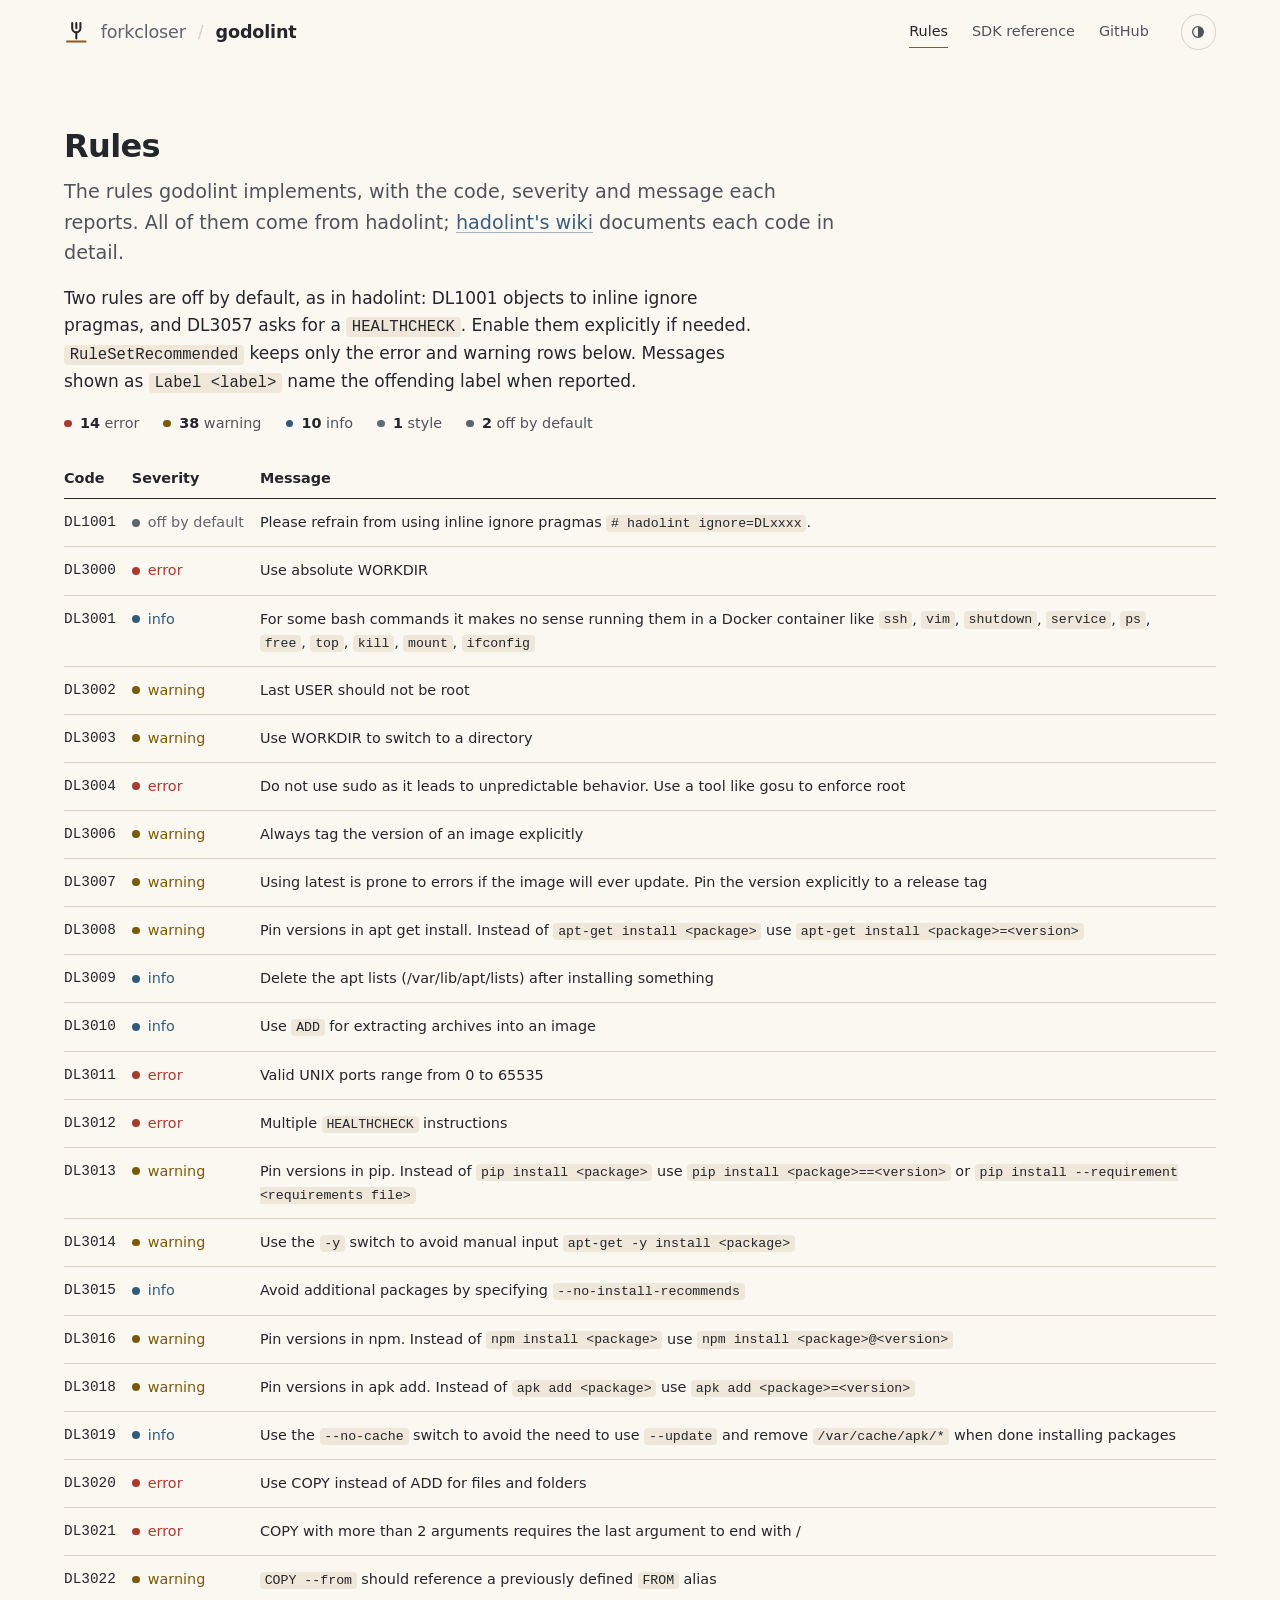
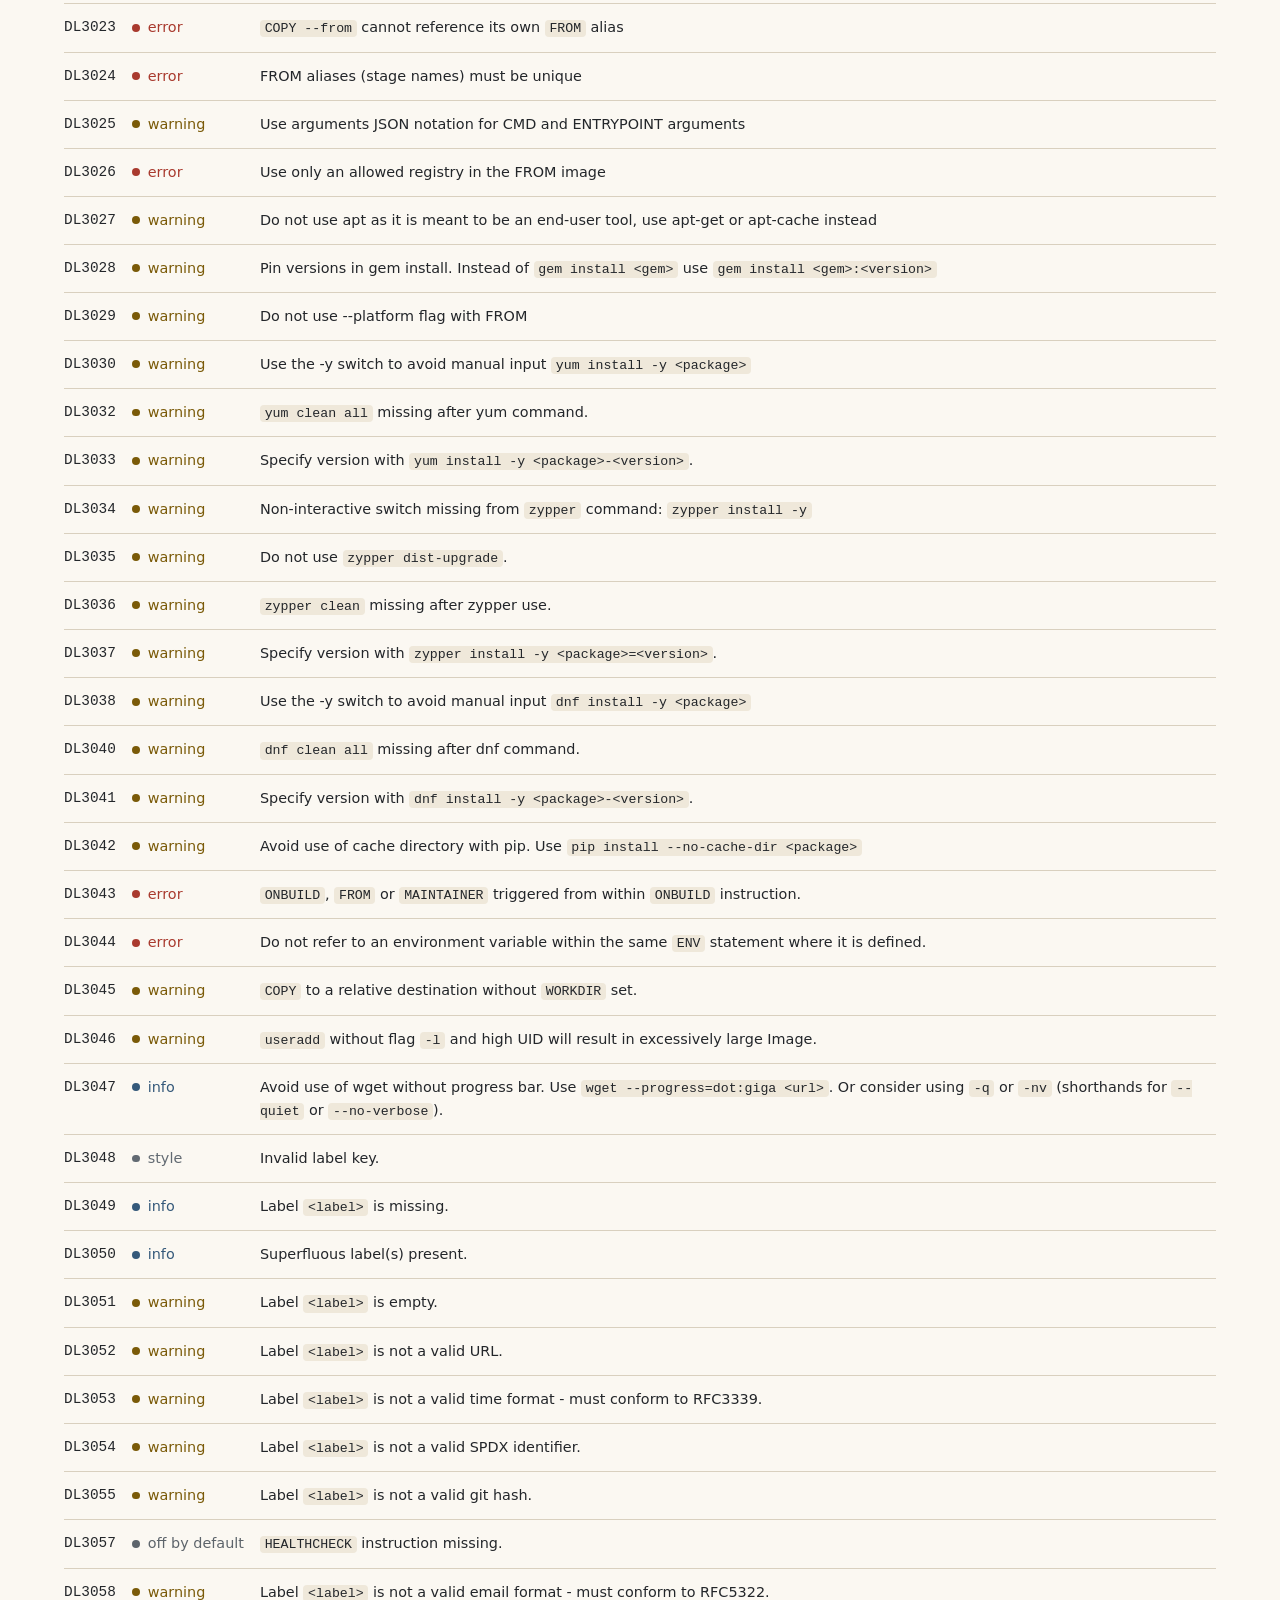
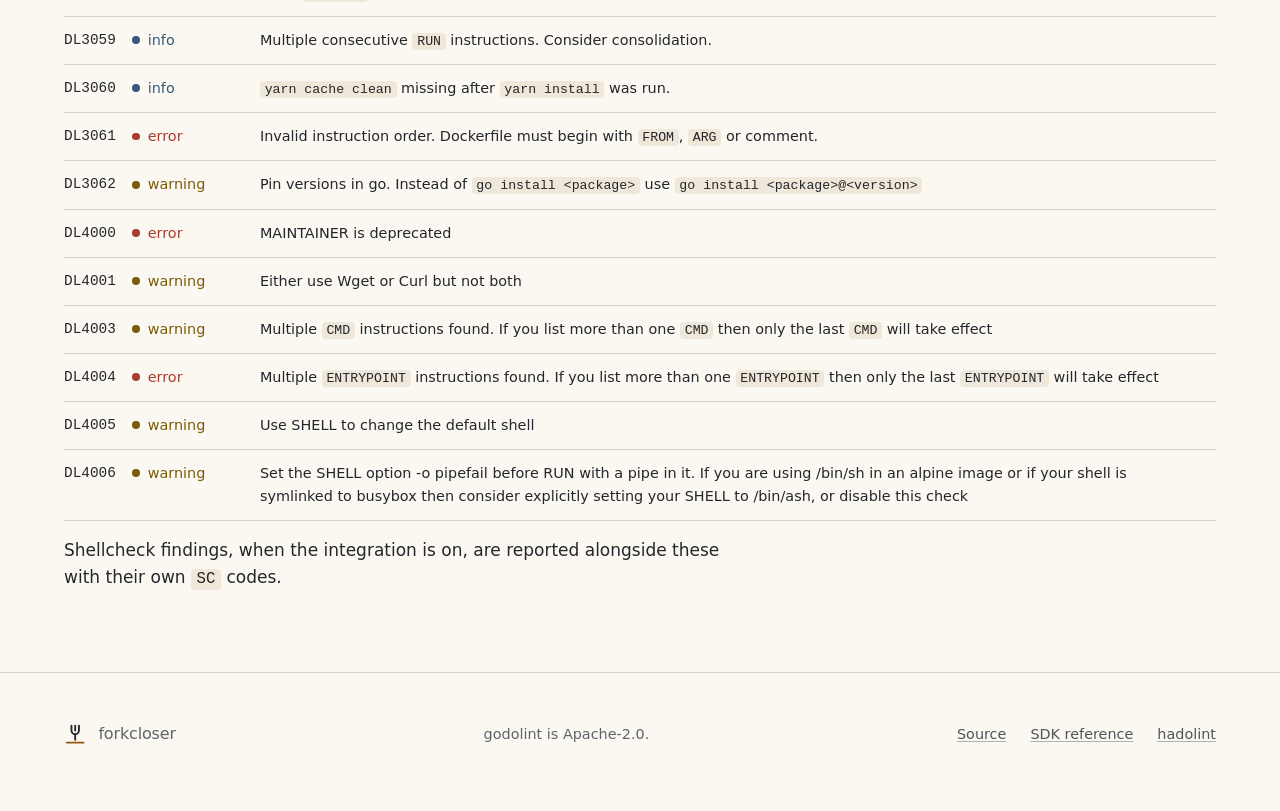
==== site/rules.html @ 863c76b2 "site: wear the forkcloser identity godolint is a fork in the forkcloser family, and the page said so" ====
<!doctype html>
<html lang="en">
<head>
  <meta charset="utf-8">
  <meta name="viewport" content="width=device-width, initial-scale=1">
  <title>Rules — godolint</title>
  <meta name="description" content="Every rule godolint ships: the same codes, severities and messages as hadolint.">
  <link rel="canonical" href="https://godolint.farcloser.world/rules.html">
  <meta name="theme-color" content="#fbf8f2" media="(prefers-color-scheme: light)">
  <meta name="theme-color" content="#1d1a16" media="(prefers-color-scheme: dark)">
  <script>try{var t=localStorage.getItem("forkcloser-theme");if(t==="light"||t==="dark")document.documentElement.setAttribute("data-theme",t)}catch(e){}</script>
  <link rel="stylesheet" href="forkcloser.css">
  <link rel="stylesheet" href="style.css">
  <link rel="icon" type="image/png" href="favicon.png">
  <link rel="apple-touch-icon" href="apple-touch-icon.png">
  <meta property="og:url" content="https://godolint.farcloser.world/rules.html">
  <meta property="og:title" content="Rules — godolint">
  <meta property="og:description" content="Every rule godolint ships: the same codes, severities and messages as hadolint.">
  <meta property="og:image" content="https://godolint.farcloser.world/logo.png">
  <script src="forkcloser.js" defer></script>
</head>
<body>

<a class="skip" href="#main">Skip to content</a>

<header class="wrap top">
  <a class="brand" href="./">
    <svg class="mark" viewBox="0 0 24 24" aria-hidden="true" fill="none" stroke="currentColor" stroke-width="2" stroke-linecap="round">
      <path d="M8 3v5a4 4 0 0 0 8 0V3"/>
        <path d="M12 3v5M12 12v6"/>
        <path class="table" d="M3 21h18"/>
    </svg>
    <span class="org">forkcloser</span><span class="sep">/</span>godolint
  </a>
  <nav class="nav" aria-label="Site">
    <a href="rules.html" aria-current="page">Rules</a>
    <a href="https://pkg.go.dev/github.com/forkcloser/godolint/sdk">SDK reference</a>
    <a href="https://github.com/forkcloser/godolint">GitHub</a>
    <button class="theme" type="button" aria-label="Theme: system. Switch to light.">
      <svg class="auto" viewBox="0 0 24 24" aria-hidden="true" fill="none" stroke="currentColor" stroke-width="2"><circle cx="12" cy="12" r="8"/><path d="M12 4a8 8 0 0 1 0 16z" fill="currentColor" stroke="none"/></svg>
      <svg class="sun" viewBox="0 0 24 24" aria-hidden="true" fill="none" stroke="currentColor" stroke-width="2" stroke-linecap="round"><circle cx="12" cy="12" r="4"/><path d="M12 2v2M12 20v2M4.9 4.9l1.4 1.4M17.7 17.7l1.4 1.4M2 12h2M20 12h2M4.9 19.1l1.4-1.4M17.7 6.3l1.4-1.4"/></svg>
      <svg class="moon" viewBox="0 0 24 24" aria-hidden="true" fill="none" stroke="currentColor" stroke-width="2" stroke-linecap="round" stroke-linejoin="round"><path d="M21 12.8A9 9 0 1 1 11.2 3a7 7 0 0 0 9.8 9.8z"/></svg>
    </button>
  </nav>
</header>

<main id="main">
<section class="plain">
  <div class="wrap">
    <h1 class="page">Rules</h1>
    <p class="intro">The rules godolint implements, with the code, severity and message each reports. All of them come from hadolint; <a href="https://github.com/hadolint/hadolint/wiki">hadolint's wiki</a> documents each code in detail.</p>
    <p>Two rules are off by default, as in hadolint: DL1001 objects to inline ignore pragmas, and DL3057 asks for a <code>HEALTHCHECK</code>. Enable them explicitly if needed. <code>RuleSetRecommended</code> keeps only the error and warning rows below. Messages shown as <code>Label &lt;label&gt;</code> name the offending label when reported.</p>
    <ul class="tally" aria-label="Rules by severity">
      <li class="sev-error"><strong>14</strong> error</li>
      <li class="sev-warning"><strong>38</strong> warning</li>
      <li class="sev-info"><strong>10</strong> info</li>
      <li class="sev-style"><strong>1</strong> style</li>
      <li class="sev-ignore"><strong>2</strong> off by default</li>
    </ul>
    <div class="table-scroll">
      <table class="rules" role="table">
        <thead role="rowgroup"><tr role="row"><th role="columnheader">Code</th><th role="columnheader">Severity</th><th role="columnheader">Message</th></tr></thead>
        <tbody role="rowgroup">
          <tr id="DL1001" class="sev-ignore" role="row"><td role="cell"><a href="#DL1001">DL1001</a></td><td role="cell">off by default</td><td role="cell">Please refrain from using inline ignore pragmas <code># hadolint ignore=DLxxxx</code>.</td></tr>
          <tr id="DL3000" class="sev-error" role="row"><td role="cell"><a href="#DL3000">DL3000</a></td><td role="cell">error</td><td role="cell">Use absolute WORKDIR</td></tr>
          <tr id="DL3001" class="sev-info" role="row"><td role="cell"><a href="#DL3001">DL3001</a></td><td role="cell">info</td><td role="cell">For some bash commands it makes no sense running them in a Docker container like <code>ssh</code>, <code>vim</code>, <code>shutdown</code>, <code>service</code>, <code>ps</code>, <code>free</code>, <code>top</code>, <code>kill</code>, <code>mount</code>, <code>ifconfig</code></td></tr>
          <tr id="DL3002" class="sev-warning" role="row"><td role="cell"><a href="#DL3002">DL3002</a></td><td role="cell">warning</td><td role="cell">Last USER should not be root</td></tr>
          <tr id="DL3003" class="sev-warning" role="row"><td role="cell"><a href="#DL3003">DL3003</a></td><td role="cell">warning</td><td role="cell">Use WORKDIR to switch to a directory</td></tr>
          <tr id="DL3004" class="sev-error" role="row"><td role="cell"><a href="#DL3004">DL3004</a></td><td role="cell">error</td><td role="cell">Do not use sudo as it leads to unpredictable behavior. Use a tool like gosu to enforce root</td></tr>
          <tr id="DL3006" class="sev-warning" role="row"><td role="cell"><a href="#DL3006">DL3006</a></td><td role="cell">warning</td><td role="cell">Always tag the version of an image explicitly</td></tr>
          <tr id="DL3007" class="sev-warning" role="row"><td role="cell"><a href="#DL3007">DL3007</a></td><td role="cell">warning</td><td role="cell">Using latest is prone to errors if the image will ever update. Pin the version explicitly to a release tag</td></tr>
          <tr id="DL3008" class="sev-warning" role="row"><td role="cell"><a href="#DL3008">DL3008</a></td><td role="cell">warning</td><td role="cell">Pin versions in apt get install. Instead of <code>apt-get install &lt;package&gt;</code> use <code>apt-get install &lt;package&gt;=&lt;version&gt;</code></td></tr>
          <tr id="DL3009" class="sev-info" role="row"><td role="cell"><a href="#DL3009">DL3009</a></td><td role="cell">info</td><td role="cell">Delete the apt lists (/var/lib/apt/lists) after installing something</td></tr>
          <tr id="DL3010" class="sev-info" role="row"><td role="cell"><a href="#DL3010">DL3010</a></td><td role="cell">info</td><td role="cell">Use <code>ADD</code> for extracting archives into an image</td></tr>
          <tr id="DL3011" class="sev-error" role="row"><td role="cell"><a href="#DL3011">DL3011</a></td><td role="cell">error</td><td role="cell">Valid UNIX ports range from 0 to 65535</td></tr>
          <tr id="DL3012" class="sev-error" role="row"><td role="cell"><a href="#DL3012">DL3012</a></td><td role="cell">error</td><td role="cell">Multiple <code>HEALTHCHECK</code> instructions</td></tr>
          <tr id="DL3013" class="sev-warning" role="row"><td role="cell"><a href="#DL3013">DL3013</a></td><td role="cell">warning</td><td role="cell">Pin versions in pip. Instead of <code>pip install &lt;package&gt;</code> use <code>pip install &lt;package&gt;==&lt;version&gt;</code> or <code>pip install --requirement &lt;requirements file&gt;</code></td></tr>
          <tr id="DL3014" class="sev-warning" role="row"><td role="cell"><a href="#DL3014">DL3014</a></td><td role="cell">warning</td><td role="cell">Use the <code>-y</code> switch to avoid manual input <code>apt-get -y install &lt;package&gt;</code></td></tr>
          <tr id="DL3015" class="sev-info" role="row"><td role="cell"><a href="#DL3015">DL3015</a></td><td role="cell">info</td><td role="cell">Avoid additional packages by specifying <code>--no-install-recommends</code></td></tr>
          <tr id="DL3016" class="sev-warning" role="row"><td role="cell"><a href="#DL3016">DL3016</a></td><td role="cell">warning</td><td role="cell">Pin versions in npm. Instead of <code>npm install &lt;package&gt;</code> use <code>npm install &lt;package&gt;@&lt;version&gt;</code></td></tr>
          <tr id="DL3018" class="sev-warning" role="row"><td role="cell"><a href="#DL3018">DL3018</a></td><td role="cell">warning</td><td role="cell">Pin versions in apk add. Instead of <code>apk add &lt;package&gt;</code> use <code>apk add &lt;package&gt;=&lt;version&gt;</code></td></tr>
          <tr id="DL3019" class="sev-info" role="row"><td role="cell"><a href="#DL3019">DL3019</a></td><td role="cell">info</td><td role="cell">Use the <code>--no-cache</code> switch to avoid the need to use <code>--update</code> and remove <code>/var/cache/apk/*</code> when done installing packages</td></tr>
          <tr id="DL3020" class="sev-error" role="row"><td role="cell"><a href="#DL3020">DL3020</a></td><td role="cell">error</td><td role="cell">Use COPY instead of ADD for files and folders</td></tr>
          <tr id="DL3021" class="sev-error" role="row"><td role="cell"><a href="#DL3021">DL3021</a></td><td role="cell">error</td><td role="cell">COPY with more than 2 arguments requires the last argument to end with /</td></tr>
          <tr id="DL3022" class="sev-warning" role="row"><td role="cell"><a href="#DL3022">DL3022</a></td><td role="cell">warning</td><td role="cell"><code>COPY --from</code> should reference a previously defined <code>FROM</code> alias</td></tr>
          <tr id="DL3023" class="sev-error" role="row"><td role="cell"><a href="#DL3023">DL3023</a></td><td role="cell">error</td><td role="cell"><code>COPY --from</code> cannot reference its own <code>FROM</code> alias</td></tr>
          <tr id="DL3024" class="sev-error" role="row"><td role="cell"><a href="#DL3024">DL3024</a></td><td role="cell">error</td><td role="cell">FROM aliases (stage names) must be unique</td></tr>
          <tr id="DL3025" class="sev-warning" role="row"><td role="cell"><a href="#DL3025">DL3025</a></td><td role="cell">warning</td><td role="cell">Use arguments JSON notation for CMD and ENTRYPOINT arguments</td></tr>
          <tr id="DL3026" class="sev-error" role="row"><td role="cell"><a href="#DL3026">DL3026</a></td><td role="cell">error</td><td role="cell">Use only an allowed registry in the FROM image</td></tr>
          <tr id="DL3027" class="sev-warning" role="row"><td role="cell"><a href="#DL3027">DL3027</a></td><td role="cell">warning</td><td role="cell">Do not use apt as it is meant to be an end-user tool, use apt-get or apt-cache instead</td></tr>
          <tr id="DL3028" class="sev-warning" role="row"><td role="cell"><a href="#DL3028">DL3028</a></td><td role="cell">warning</td><td role="cell">Pin versions in gem install. Instead of <code>gem install &lt;gem&gt;</code> use <code>gem install &lt;gem&gt;:&lt;version&gt;</code></td></tr>
          <tr id="DL3029" class="sev-warning" role="row"><td role="cell"><a href="#DL3029">DL3029</a></td><td role="cell">warning</td><td role="cell">Do not use --platform flag with FROM</td></tr>
          <tr id="DL3030" class="sev-warning" role="row"><td role="cell"><a href="#DL3030">DL3030</a></td><td role="cell">warning</td><td role="cell">Use the -y switch to avoid manual input <code>yum install -y &lt;package&gt;</code></td></tr>
          <tr id="DL3032" class="sev-warning" role="row"><td role="cell"><a href="#DL3032">DL3032</a></td><td role="cell">warning</td><td role="cell"><code>yum clean all</code> missing after yum command.</td></tr>
          <tr id="DL3033" class="sev-warning" role="row"><td role="cell"><a href="#DL3033">DL3033</a></td><td role="cell">warning</td><td role="cell">Specify version with <code>yum install -y &lt;package&gt;-&lt;version&gt;</code>.</td></tr>
          <tr id="DL3034" class="sev-warning" role="row"><td role="cell"><a href="#DL3034">DL3034</a></td><td role="cell">warning</td><td role="cell">Non-interactive switch missing from <code>zypper</code> command: <code>zypper install -y</code></td></tr>
          <tr id="DL3035" class="sev-warning" role="row"><td role="cell"><a href="#DL3035">DL3035</a></td><td role="cell">warning</td><td role="cell">Do not use <code>zypper dist-upgrade</code>.</td></tr>
          <tr id="DL3036" class="sev-warning" role="row"><td role="cell"><a href="#DL3036">DL3036</a></td><td role="cell">warning</td><td role="cell"><code>zypper clean</code> missing after zypper use.</td></tr>
          <tr id="DL3037" class="sev-warning" role="row"><td role="cell"><a href="#DL3037">DL3037</a></td><td role="cell">warning</td><td role="cell">Specify version with <code>zypper install -y &lt;package&gt;=&lt;version&gt;</code>.</td></tr>
          <tr id="DL3038" class="sev-warning" role="row"><td role="cell"><a href="#DL3038">DL3038</a></td><td role="cell">warning</td><td role="cell">Use the -y switch to avoid manual input <code>dnf install -y &lt;package&gt;</code></td></tr>
          <tr id="DL3040" class="sev-warning" role="row"><td role="cell"><a href="#DL3040">DL3040</a></td><td role="cell">warning</td><td role="cell"><code>dnf clean all</code> missing after dnf command.</td></tr>
          <tr id="DL3041" class="sev-warning" role="row"><td role="cell"><a href="#DL3041">DL3041</a></td><td role="cell">warning</td><td role="cell">Specify version with <code>dnf install -y &lt;package&gt;-&lt;version&gt;</code>.</td></tr>
          <tr id="DL3042" class="sev-warning" role="row"><td role="cell"><a href="#DL3042">DL3042</a></td><td role="cell">warning</td><td role="cell">Avoid use of cache directory with pip. Use <code>pip install --no-cache-dir &lt;package&gt;</code></td></tr>
          <tr id="DL3043" class="sev-error" role="row"><td role="cell"><a href="#DL3043">DL3043</a></td><td role="cell">error</td><td role="cell"><code>ONBUILD</code>, <code>FROM</code> or <code>MAINTAINER</code> triggered from within <code>ONBUILD</code> instruction.</td></tr>
          <tr id="DL3044" class="sev-error" role="row"><td role="cell"><a href="#DL3044">DL3044</a></td><td role="cell">error</td><td role="cell">Do not refer to an environment variable within the same <code>ENV</code> statement where it is defined.</td></tr>
          <tr id="DL3045" class="sev-warning" role="row"><td role="cell"><a href="#DL3045">DL3045</a></td><td role="cell">warning</td><td role="cell"><code>COPY</code> to a relative destination without <code>WORKDIR</code> set.</td></tr>
          <tr id="DL3046" class="sev-warning" role="row"><td role="cell"><a href="#DL3046">DL3046</a></td><td role="cell">warning</td><td role="cell"><code>useradd</code> without flag <code>-l</code> and high UID will result in excessively large Image.</td></tr>
          <tr id="DL3047" class="sev-info" role="row"><td role="cell"><a href="#DL3047">DL3047</a></td><td role="cell">info</td><td role="cell">Avoid use of wget without progress bar. Use <code>wget --progress=dot:giga &lt;url&gt;</code>. Or consider using <code>-q</code> or <code>-nv</code> (shorthands for <code>--quiet</code> or <code>--no-verbose</code>).</td></tr>
          <tr id="DL3048" class="sev-style" role="row"><td role="cell"><a href="#DL3048">DL3048</a></td><td role="cell">style</td><td role="cell">Invalid label key.</td></tr>
          <tr id="DL3049" class="sev-info" role="row"><td role="cell"><a href="#DL3049">DL3049</a></td><td role="cell">info</td><td role="cell">Label <code>&lt;label&gt;</code> is missing.</td></tr>
          <tr id="DL3050" class="sev-info" role="row"><td role="cell"><a href="#DL3050">DL3050</a></td><td role="cell">info</td><td role="cell">Superfluous label(s) present.</td></tr>
          <tr id="DL3051" class="sev-warning" role="row"><td role="cell"><a href="#DL3051">DL3051</a></td><td role="cell">warning</td><td role="cell">Label <code>&lt;label&gt;</code> is empty.</td></tr>
          <tr id="DL3052" class="sev-warning" role="row"><td role="cell"><a href="#DL3052">DL3052</a></td><td role="cell">warning</td><td role="cell">Label <code>&lt;label&gt;</code> is not a valid URL.</td></tr>
          <tr id="DL3053" class="sev-warning" role="row"><td role="cell"><a href="#DL3053">DL3053</a></td><td role="cell">warning</td><td role="cell">Label <code>&lt;label&gt;</code> is not a valid time format - must conform to RFC3339.</td></tr>
          <tr id="DL3054" class="sev-warning" role="row"><td role="cell"><a href="#DL3054">DL3054</a></td><td role="cell">warning</td><td role="cell">Label <code>&lt;label&gt;</code> is not a valid SPDX identifier.</td></tr>
          <tr id="DL3055" class="sev-warning" role="row"><td role="cell"><a href="#DL3055">DL3055</a></td><td role="cell">warning</td><td role="cell">Label <code>&lt;label&gt;</code> is not a valid git hash.</td></tr>
          <tr id="DL3057" class="sev-ignore" role="row"><td role="cell"><a href="#DL3057">DL3057</a></td><td role="cell">off by default</td><td role="cell"><code>HEALTHCHECK</code> instruction missing.</td></tr>
          <tr id="DL3058" class="sev-warning" role="row"><td role="cell"><a href="#DL3058">DL3058</a></td><td role="cell">warning</td><td role="cell">Label <code>&lt;label&gt;</code> is not a valid email format - must conform to RFC5322.</td></tr>
          <tr id="DL3059" class="sev-info" role="row"><td role="cell"><a href="#DL3059">DL3059</a></td><td role="cell">info</td><td role="cell">Multiple consecutive <code>RUN</code> instructions. Consider consolidation.</td></tr>
          <tr id="DL3060" class="sev-info" role="row"><td role="cell"><a href="#DL3060">DL3060</a></td><td role="cell">info</td><td role="cell"><code>yarn cache clean</code> missing after <code>yarn install</code> was run.</td></tr>
          <tr id="DL3061" class="sev-error" role="row"><td role="cell"><a href="#DL3061">DL3061</a></td><td role="cell">error</td><td role="cell">Invalid instruction order. Dockerfile must begin with <code>FROM</code>, <code>ARG</code> or comment.</td></tr>
          <tr id="DL3062" class="sev-warning" role="row"><td role="cell"><a href="#DL3062">DL3062</a></td><td role="cell">warning</td><td role="cell">Pin versions in go. Instead of <code>go install &lt;package&gt;</code> use <code>go install &lt;package&gt;@&lt;version&gt;</code></td></tr>
          <tr id="DL4000" class="sev-error" role="row"><td role="cell"><a href="#DL4000">DL4000</a></td><td role="cell">error</td><td role="cell">MAINTAINER is deprecated</td></tr>
          <tr id="DL4001" class="sev-warning" role="row"><td role="cell"><a href="#DL4001">DL4001</a></td><td role="cell">warning</td><td role="cell">Either use Wget or Curl but not both</td></tr>
          <tr id="DL4003" class="sev-warning" role="row"><td role="cell"><a href="#DL4003">DL4003</a></td><td role="cell">warning</td><td role="cell">Multiple <code>CMD</code> instructions found. If you list more than one <code>CMD</code> then only the last <code>CMD</code> will take effect</td></tr>
          <tr id="DL4004" class="sev-error" role="row"><td role="cell"><a href="#DL4004">DL4004</a></td><td role="cell">error</td><td role="cell">Multiple <code>ENTRYPOINT</code> instructions found. If you list more than one <code>ENTRYPOINT</code> then only the last <code>ENTRYPOINT</code> will take effect</td></tr>
          <tr id="DL4005" class="sev-warning" role="row"><td role="cell"><a href="#DL4005">DL4005</a></td><td role="cell">warning</td><td role="cell">Use SHELL to change the default shell</td></tr>
          <tr id="DL4006" class="sev-warning" role="row"><td role="cell"><a href="#DL4006">DL4006</a></td><td role="cell">warning</td><td role="cell">Set the SHELL option -o pipefail before RUN with a pipe in it. If you are using /bin/sh in an alpine image or if your shell is symlinked to busybox then consider explicitly setting your SHELL to /bin/ash, or disable this check</td></tr>
        </tbody>
      </table>
    </div>
    <p class="rules-more">Shellcheck findings, when the integration is on, are reported alongside these with their own <code>SC</code> codes.</p>
  </div>
</section>
</main>

<footer>
  <div class="wrap">
    <a class="brand" href="https://github.com/forkcloser">
      <svg class="mark" viewBox="0 0 24 24" aria-hidden="true" fill="none" stroke="currentColor" stroke-width="2" stroke-linecap="round">
        <path d="M8 3v5a4 4 0 0 0 8 0V3"/>
        <path d="M12 3v5M12 12v6"/>
        <path class="table" d="M3 21h18"/>
      </svg>
      <span class="org">forkcloser</span>
    </a>
    <span>godolint is Apache-2.0.</span>
    <nav aria-label="Project links">
      <a href="https://github.com/forkcloser/godolint">Source</a>
      <a href="https://pkg.go.dev/github.com/forkcloser/godolint/sdk">SDK reference</a>
      <a href="https://github.com/hadolint/hadolint">hadolint</a>
    </nav>
  </div>
</footer>


</body>
</html>
---- site/forkcloser.css ----
/* Forkcloser — shared visual identity for project sites.
 *
 * Scope: everything a project site inherits — colour, type, rhythm, the page
 * chrome (header, footer, navigation, theme switch), and the styling of
 * ordinary content (prose, code, tables, disclosures). A project adds its own
 * stylesheet after this one for what is particular to it.
 *
 * Principles
 *  - Nothing loads from elsewhere: system typefaces, inline mark, no fonts.
 *  - Two themes, one token set. Every colour is a semantic token defined for
 *    light, redefined for dark; components never name a raw colour.
 *  - Contrast is verified, not assumed: each text token clears WCAG AA on
 *    each ground it is used on, most clear AAA.
 *  - Motion answers the reader (a theme change, a disclosure) and is short.
 *    Reduced-motion turns it off entirely.
 *
 * Palette. From the Forkcloser picture — a steel fork on an oak table, a
 * stoneware plate behind it, window light. Light is the plate and the
 * light; dark is the oak at night. The ink is the steel. The one accent is
 * the wood, used sparingly: the table line under the mark, focus rings, and
 * the dash on section dividers. Farcloser's identity is this one's twin,
 * the same structure with the temperature flipped: a cool flat with one
 * warm line there, a warm table with one cool object here.
 */

:root {
  /* Grounds and lines */
  --bg: #fbf8f2;
  --surface: #f2ecdf;
  --code-bg: #efe8da;
  --line: #d9d0bf;
  --line-strong: #23262a;

  /* Text */
  --ink: #23262a;
  --ink-2: #4e545a;
  --ink-3: #5d646b;

  /* Roles */
  --accent: #965618;
  --link: #3d5d78;
  --link-hover: #23262a;
  --focus: #965618;
  --selection: #ead9bd;

  /* Type */
  --sans: ui-sans-serif, system-ui, -apple-system, "Segoe UI", Roboto, "Helvetica Neue", Arial, sans-serif;
  --mono: ui-monospace, "SF Mono", Menlo, Consolas, "Liberation Mono", monospace;
  --text: 1.0625rem;
  --text-sm: 0.9rem;
  --text-xs: 0.8125rem;
  --text-lg: 1.2rem;
  --h3: 1.125rem;
  --h2: 1.5rem;
  --h1: clamp(2.1rem, 1.3rem + 3vw, 3.1rem);
  --h1-page: 2rem;
  --leading: 1.6;
  --measure: 64ch;

  /* Rhythm, 8px */
  --s-1: 0.25rem;
  --s-2: 0.5rem;
  --s-3: 0.75rem;
  --s-4: 1rem;
  --s-6: 1.5rem;
  --s-8: 2rem;
  --s-12: 3rem;
  --s-16: 4rem;
  --s-20: 5rem;

  /* Shape and motion */
  --radius: 6px;
  --radius-lg: 10px;
  --wrap: 72rem;
  --ease: 160ms ease;

  color-scheme: light;
}

@media (prefers-color-scheme: dark) {
  :root:not([data-theme="light"]) {
    --bg: #1d1a16;
    --surface: #26221d;
    --code-bg: #2b261f;
    --line: #403a31;
    --line-strong: #e8e3d8;
    --ink: #e8e3d8;
    --ink-2: #bdb5a8;
    --ink-3: #9a9285;
    --accent: #dca45f;
    --link: #9fbbd4;
    --link-hover: #e8e3d8;
    --focus: #dca45f;
    --selection: #4a3a22;
    color-scheme: dark;
  }
}

:root[data-theme="dark"] {
  --bg: #1d1a16;
  --surface: #26221d;
  --code-bg: #2b261f;
  --line: #403a31;
  --line-strong: #e8e3d8;
  --ink: #e8e3d8;
  --ink-2: #bdb5a8;
  --ink-3: #9a9285;
  --accent: #dca45f;
  --link: #9fbbd4;
  --link-hover: #e8e3d8;
  --focus: #dca45f;
  --selection: #4a3a22;
  color-scheme: dark;
}

/* ---------- Base ---------- */

*, *::before, *::after { box-sizing: border-box; }

html {
  -webkit-text-size-adjust: 100%;
  text-size-adjust: 100%;
  scroll-padding-top: var(--s-8);
}

body {
  margin: 0;
  background: var(--bg);
  color: var(--ink);
  font-family: var(--sans);
  font-size: var(--text);
  line-height: var(--leading);
  font-feature-settings: "kern", "liga", "calt";
  text-rendering: optimizeLegibility;
  transition: background-color var(--ease), color var(--ease);
}

::selection { background: var(--selection); color: var(--ink); }

:focus-visible {
  outline: 2px solid var(--focus);
  outline-offset: 3px;
  border-radius: 2px;
}

/* Every page begins with a skip link; invisible until it has focus. */
.skip {
  position: absolute;
  left: var(--s-4);
  top: var(--s-4);
  padding: var(--s-2) var(--s-3);
  background: var(--bg);
  color: var(--ink);
  border: 1px solid var(--line);
  border-radius: var(--radius);
  transform: translateY(-200%);
}
.skip:focus { transform: none; }

.wrap {
  width: min(var(--wrap), 100% - 2 * var(--s-6));
  margin-inline: auto;
}

/* ---------- Type ---------- */

h1, h2, h3, h4 {
  margin: 0;
  font-weight: 600;
  line-height: 1.2;
  letter-spacing: -0.012em;
  color: var(--ink);
  text-wrap: balance;
}
h1 { font-size: var(--h1); line-height: 1.08; letter-spacing: -0.02em; }
/* A secondary page's title: a heading, not a statement, so it sits between
 * the landing page's h1 and an h2. Every page has exactly one h1. */
h1.page { font-size: var(--h1-page); line-height: 1.15; margin-bottom: var(--s-3); }
h2 { font-size: var(--h2); margin-bottom: var(--s-3); }
h3 { font-size: var(--h3); margin-bottom: var(--s-2); }
* + h3 { margin-top: var(--s-8); }

p, ul, ol, dl { margin: 0 0 var(--s-4); }
p, li, dd { max-width: var(--measure); }
.lede { font-size: var(--text-lg); color: var(--ink-2); max-width: 48ch; }
.intro { font-size: var(--text-lg); color: var(--ink-2); }
.muted { color: var(--ink-3); }
small, .small { font-size: var(--text-sm); }
.label { font-size: var(--text-xs); color: var(--ink-3); margin: 0; }

a {
  color: var(--link);
  text-decoration: underline;
  text-decoration-thickness: 1px;
  text-underline-offset: 0.16em;
  text-decoration-color: color-mix(in srgb, var(--link) 45%, transparent);
  transition: color var(--ease), text-decoration-color var(--ease);
}
a:hover { color: var(--link-hover); text-decoration-color: currentColor; }

strong, b { font-weight: 600; }
em { font-style: italic; }

/* ---------- Code ---------- */

code, kbd, samp, pre {
  font-family: var(--mono);
  font-size: 0.92em;
  font-feature-settings: "calt" 0;
}
:not(pre) > code {
  background: var(--code-bg);
  padding: 0.08em 0.36em;
  border-radius: 4px;
  color: var(--ink);
}
pre {
  margin: 0;
  padding: var(--s-4) var(--s-6);
  background: var(--code-bg);
  border: 1px solid var(--line);
  border-radius: var(--radius-lg);
  overflow-x: auto;
  line-height: 1.55;
  font-size: var(--text-sm);
  tab-size: 4;
}
pre code { font-size: inherit; background: none; padding: 0; }
pre + p { margin-top: var(--s-4); }
h1 code { font-size: 0.9em; font-weight: 500; }

/* Minimal syntax roles for hand-marked examples. */
.c { color: var(--ink-3); }
.k { color: var(--link); }
.s { color: var(--accent); }

/* ---------- Chrome ---------- */

.top {
  display: flex;
  flex-wrap: wrap;
  align-items: center;
  justify-content: space-between;
  gap: var(--s-3) var(--s-4);
  min-height: 4rem;
  padding: var(--s-3) 0;
}
.brand {
  display: inline-flex;
  align-items: center;
  gap: var(--s-3);
  color: var(--ink);
  text-decoration: none;
  font-weight: 600;
  font-size: 1.1rem;
  letter-spacing: -0.01em;
}
.brand:hover { color: var(--ink); }
.brand .org {
  color: var(--ink-3);
  font-weight: 500;
}
.brand .sep { color: var(--line); font-weight: 400; }

/* The mark: a fork in the text colour resting on the table line beneath,
 * in the accent. Sized by font, so it sits with the name. */
.mark {
  width: 1.4em;
  height: 1.4em;
  flex: none;
  color: var(--ink);
}
.mark .table { stroke: var(--accent); }

.nav {
  display: flex;
  flex-wrap: wrap;
  align-items: center;
  gap: var(--s-2) var(--s-6);
}
.nav a {
  color: var(--ink-2);
  text-decoration: none;
  font-size: var(--text-sm);
  padding: var(--s-1) 0;
  border-bottom: 1px solid transparent;
  transition: color var(--ease), border-color var(--ease);
}
.nav a:hover { color: var(--ink); }
.nav a[aria-current] { color: var(--ink); border-bottom-color: var(--accent); }

/* Theme switch: one button cycling system, light, dark. The icon shows the
 * current state; the label says where the next press goes. */
.theme {
  appearance: none;
  display: inline-grid;
  place-items: center;
  width: 2.2rem;
  height: 2.2rem;
  padding: 0;
  margin-left: var(--s-2);
  background: transparent;
  color: var(--ink-2);
  border: 1px solid var(--line);
  border-radius: 999px;
  cursor: pointer;
  transition: color var(--ease), border-color var(--ease), background-color var(--ease);
}
.theme:hover { color: var(--ink); border-color: var(--ink-3); }
.theme svg { width: 1rem; height: 1rem; display: none; }
:root:not([data-theme]) .theme .auto { display: block; }
:root[data-theme="light"] .theme .sun { display: block; }
:root[data-theme="dark"] .theme .moon { display: block; }

main { display: block; }

/* Sections divide on a hairline, with the table's dash at the left edge.
 * The dash is the only decoration on the page. */
section {
  position: relative;
  padding: var(--s-16) 0;
  border-top: 1px solid var(--line);
}
section::before {
  content: "";
  position: absolute;
  top: -1px;
  /* The wrap's own left margin, so the dash starts where the text does. */
  left: max(var(--s-6), calc((100% - var(--wrap)) / 2));
  width: var(--s-12);
  height: 2px;
  background: var(--accent);
}
section.plain { border-top: 0; }
section.plain::before { display: none; }
section.tint { background: var(--surface); }
section.tint pre, section.tint :not(pre) > code { background: var(--bg); }

footer {
  padding: var(--s-12) 0 var(--s-16);
  border-top: 1px solid var(--line);
  color: var(--ink-3);
  font-size: var(--text-sm);
}
footer .wrap {
  display: flex;
  flex-wrap: wrap;
  align-items: center;
  justify-content: space-between;
  gap: var(--s-4);
}
footer .brand { font-size: 1rem; }
footer nav { display: flex; gap: var(--s-6); }
footer a { color: var(--ink-2); }

/* ---------- Content patterns ---------- */

.split {
  display: grid;
  grid-template-columns: repeat(2, minmax(0, 1fr));
  gap: var(--s-12);
}
.split > div > h3 { margin-top: 0; }

.install { display: grid; gap: var(--s-2); max-width: 36rem; margin-top: var(--s-8); }
.install pre { padding: var(--s-3) var(--s-4); font-size: var(--text-xs); white-space: pre-wrap; overflow-wrap: anywhere; }
.install .label { margin-bottom: calc(-1 * var(--s-1)); }

details { margin-top: var(--s-3); }
details summary {
  cursor: pointer;
  color: var(--ink-2);
  font-size: var(--text-sm);
  list-style: none;
  display: inline-flex;
  align-items: center;
  gap: var(--s-2);
  user-select: none;
}
details summary::-webkit-details-marker { display: none; }
details summary::before {
  content: "";
  width: 0.45em;
  height: 0.45em;
  border-right: 1.5px solid currentColor;
  border-bottom: 1.5px solid currentColor;
  transform: rotate(-45deg);
  transition: transform var(--ease);
}
details[open] summary::before { transform: rotate(45deg); }
details summary:hover { color: var(--ink); }
details > :not(summary) { margin-top: var(--s-3); }

table {
  width: 100%;
  border-collapse: collapse;
  font-size: var(--text-sm);
  font-variant-numeric: tabular-nums;
}
th {
  text-align: left;
  font-weight: 600;
  padding: var(--s-2) var(--s-4) var(--s-2) 0;
  border-bottom: 1px solid var(--line-strong);
}
td {
  padding: var(--s-3) var(--s-4) var(--s-3) 0;
  border-bottom: 1px solid var(--line);
  vertical-align: top;
}
tr:target td { background: var(--surface); }
.table-scroll { overflow-x: auto; }

.tally {
  display: flex;
  flex-wrap: wrap;
  gap: var(--s-2) var(--s-6);
  margin: 0 0 var(--s-6);
  padding: 0;
  list-style: none;
  color: var(--ink-2);
  font-size: var(--text-sm);
}
.tally li::before {
  content: "";
  display: inline-block;
  width: 0.55em;
  height: 0.55em;
  border-radius: 50%;
  background: var(--dot, var(--ink-3));
  margin-right: var(--s-2);
  vertical-align: 0.05em;
}
.tally strong { color: var(--ink); font-weight: 600; }

/* ---------- Responsive ---------- */

@media (max-width: 820px) {
  :root { --text: 1rem; }
  .split { grid-template-columns: minmax(0, 1fr); gap: var(--s-8); }
  section { padding: var(--s-12) 0; }
  .nav { gap: var(--s-2) var(--s-4); }
  .brand { font-size: 1rem; }
}

@media (prefers-reduced-motion: reduce) {
  *, *::before, *::after { transition: none !important; animation: none !important; }
}

@media print {
  .top, footer, .theme, .skip { display: none; }
  body { background: #fff; color: #000; }
  a { color: inherit; text-decoration: none; }
  section { border-top: 1px solid #000; padding: 1.5rem 0; }
  section::before { display: none; }
  pre { border: 1px solid #000; }
}
---- site/style.css ----
/* godolint — what is particular to this site, on top of forkcloser.css:
 * the severity colours, the hero layout, and the annotated Dockerfile. */

:root {
  --error: #a93a2e;
  --warning: #7a5a08;
  --info: #35597a;
  --style: #626a72;
}
@media (prefers-color-scheme: dark) {
  :root:not([data-theme="light"]) {
    --error: #e6786b;
    --warning: #ddb64b;
    --info: #8fb4d6;
    --style: #8c949c;
  }
}
:root[data-theme="dark"] {
  --error: #e6786b;
  --warning: #ddb64b;
  --info: #8fb4d6;
  --style: #8c949c;
}

.sev-error { --sev: var(--error); --dot: var(--error); }
.sev-warning { --sev: var(--warning); --dot: var(--warning); }
.sev-info { --sev: var(--info); --dot: var(--info); }
.sev-style { --sev: var(--style); --dot: var(--style); }
.sev-ignore { --sev: var(--ink-3); --dot: var(--ink-3); }

/* Hero: copy on the left, the annotated file on the right. */
.hero {
  display: grid;
  grid-template-columns: minmax(0, 5fr) minmax(0, 6fr);
  gap: var(--s-12);
  align-items: start;
  padding: var(--s-12) 0 var(--s-16);
}
.hero h1 { margin-bottom: var(--s-6); }

/* The annotated Dockerfile. Source lines in mono with a gutter; findings
 * beneath each line in the text face, keyed by a severity rule on the left. */
.lint {
  margin: 0;
  border: 1px solid var(--line);
  border-radius: var(--radius-lg);
  overflow: hidden;
  background: var(--bg);
  font-family: var(--mono);
  font-size: var(--text-sm);
}
.lint figcaption {
  display: flex;
  justify-content: space-between;
  gap: var(--s-4);
  padding: var(--s-2) var(--s-4);
  background: var(--surface);
  border-bottom: 1px solid var(--line);
  color: var(--ink-2);
  font-size: var(--text-xs);
}
.lint figcaption span:last-child { color: var(--ink-3); }
.src { list-style: none; margin: 0; padding: var(--s-2) 0; counter-reset: line; }
.src > li { counter-increment: line; max-width: none; }
.src > li > code {
  display: grid;
  grid-template-columns: 2.5rem 1fr;
  gap: var(--s-2);
  padding: var(--s-1) var(--s-4) var(--s-1) 0;
  white-space: pre;
  overflow-x: auto;
  background: none;
  border-radius: 0;
  font-size: inherit;
}
.src > li > code::before {
  content: counter(line);
  text-align: right;
  color: var(--ink-3);
}
.diag {
  list-style: none;
  margin: var(--s-1) var(--s-4) var(--s-2) 3rem;
  padding: 0;
  display: grid;
  gap: var(--s-1);
}
.diag li {
  display: grid;
  grid-template-columns: auto 1fr;
  gap: var(--s-3);
  align-items: baseline;
  padding: var(--s-2) var(--s-3);
  border-left: 2px solid var(--sev);
  background: color-mix(in srgb, var(--sev) 7%, var(--bg));
  border-radius: 0 var(--radius) var(--radius) 0;
  font-family: var(--sans);
  font-size: var(--text-xs);
  line-height: 1.45;
  color: var(--ink-2);
  max-width: none;
}
.diag > li > span { min-width: 0; }
.diag b { font-family: var(--mono); font-weight: 600; color: var(--sev); white-space: nowrap; }
.diag b small { font-family: var(--sans); font-weight: 500; font-size: 0.85em; margin-left: var(--s-2); color: var(--ink-3); }
.lint .foot {
  display: flex;
  flex-wrap: wrap;
  justify-content: space-between;
  gap: var(--s-4);
  padding: var(--s-2) var(--s-4);
  border-top: 1px solid var(--line);
  color: var(--ink-2);
  font-size: var(--text-xs);
}

details.raw pre { font-size: var(--text-xs); }

/* Rules tables: the code column in mono, the severity column carries its dot. */
.rules td:first-child { font-family: var(--mono); white-space: nowrap; }
.rules td:first-child a { color: var(--ink); text-decoration: none; }
.rules td:first-child a:hover { color: var(--link); }
.rules td:nth-child(2) { white-space: nowrap; color: var(--sev); }
.rules td:nth-child(2)::before {
  content: "";
  display: inline-block;
  width: 0.55em;
  height: 0.55em;
  border-radius: 50%;
  background: var(--sev);
  margin-right: var(--s-2);
  vertical-align: 0.05em;
}
.rules-more { margin-top: var(--s-4); }

@media (max-width: 820px) {
  .hero { grid-template-columns: minmax(0, 1fr); gap: var(--s-8); padding-top: var(--s-8); }
  .diag { margin-left: var(--s-4); }
}

/* On a phone the three columns do not fit, and a 65-row table scrolled
 * sideways is unreadable. Each row reflows: code and severity on one line,
 * the message beneath. The header row is hidden from sight only; the roles
 * on the markup keep it a table for assistive technology, which browsers
 * otherwise drop once a table element is no longer displayed as one. */
@media (max-width: 600px) {
  .rules, .rules tbody, .rules tr, .rules td { display: block; }
  .rules thead {
    position: absolute;
    width: 1px;
    height: 1px;
    overflow: hidden;
    clip-path: inset(50%);
    white-space: nowrap;
  }
  .rules tr { padding: var(--s-3) 0; border-bottom: 1px solid var(--line); }
  .rules td { padding: 0; border: 0; }
  .rules td:first-child, .rules td:nth-child(2) { display: inline; }
  .rules td:nth-child(2) { margin-left: var(--s-3); }
  .rules td:last-child { margin-top: var(--s-1); max-width: var(--measure); }
  .rules tr:target { background: var(--surface); box-shadow: 0 0 0 var(--s-2) var(--surface); }
  .rules tr:target td { background: none; }
}
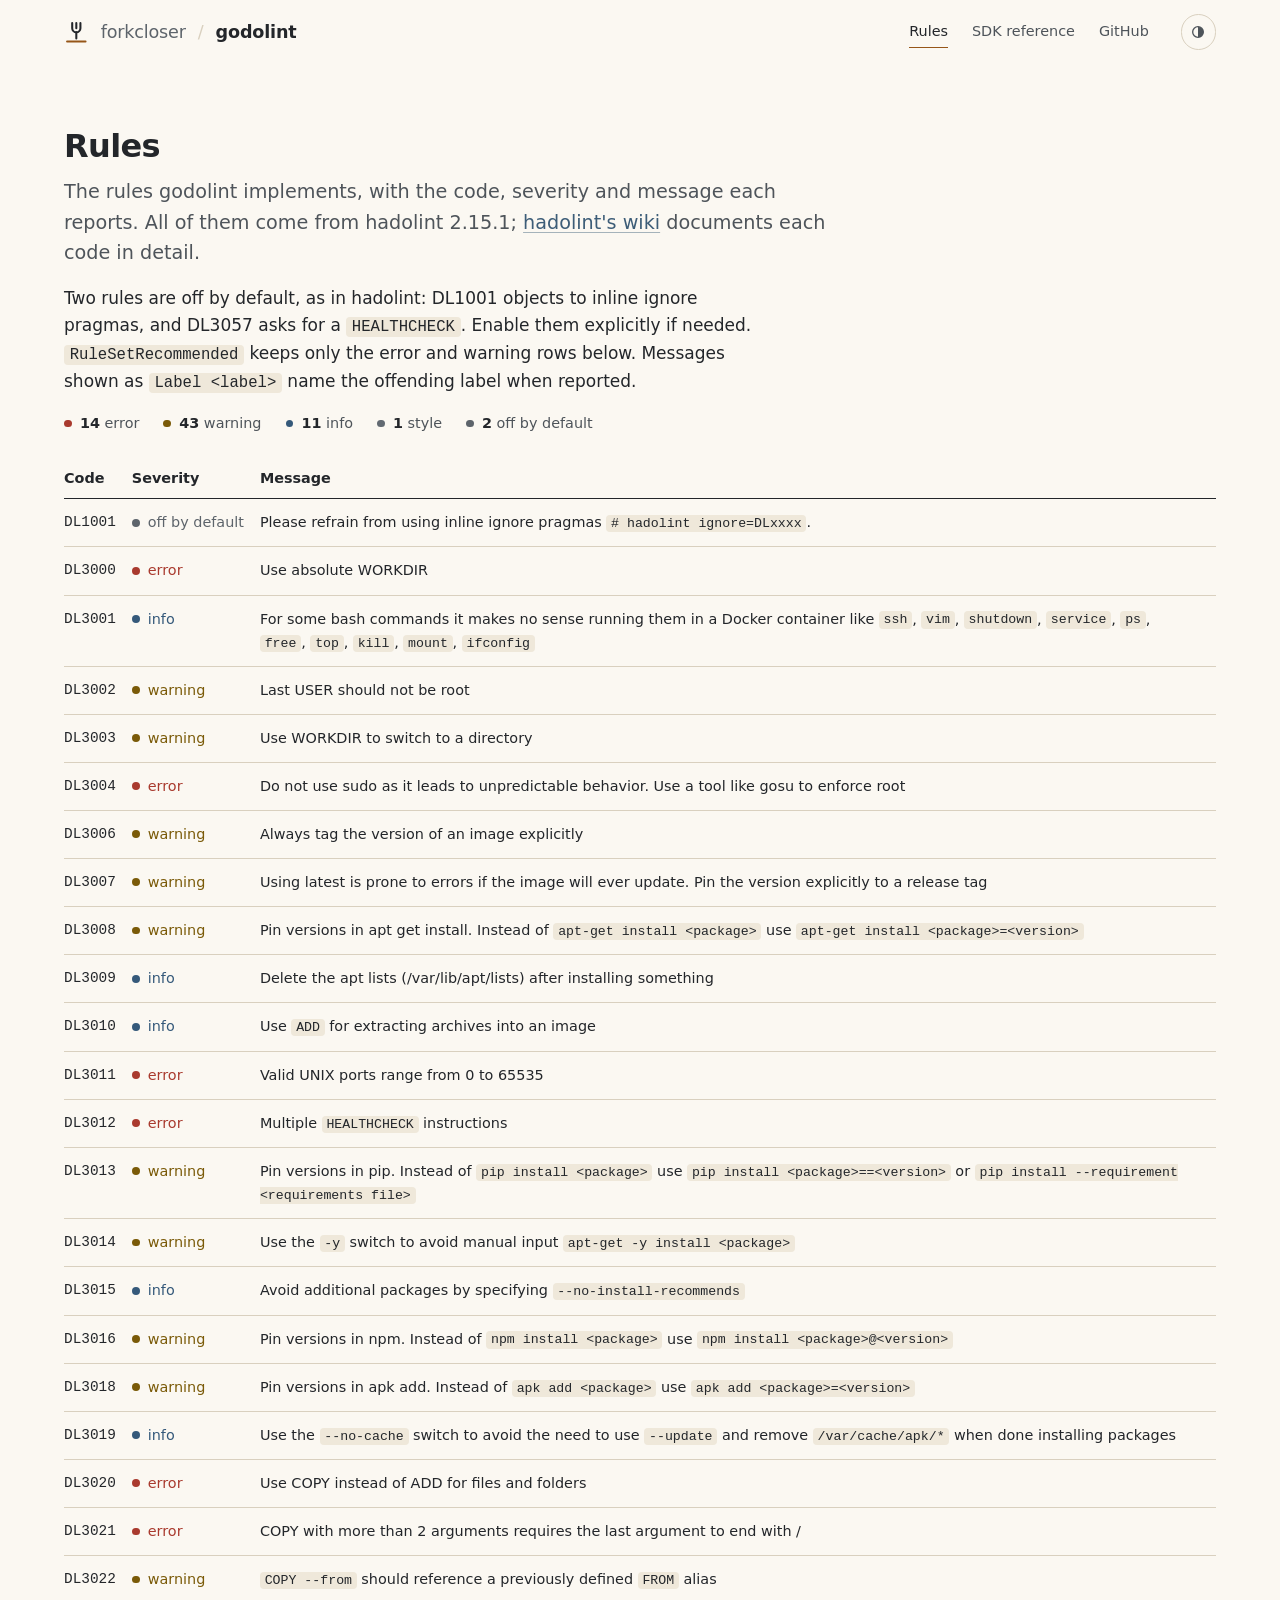
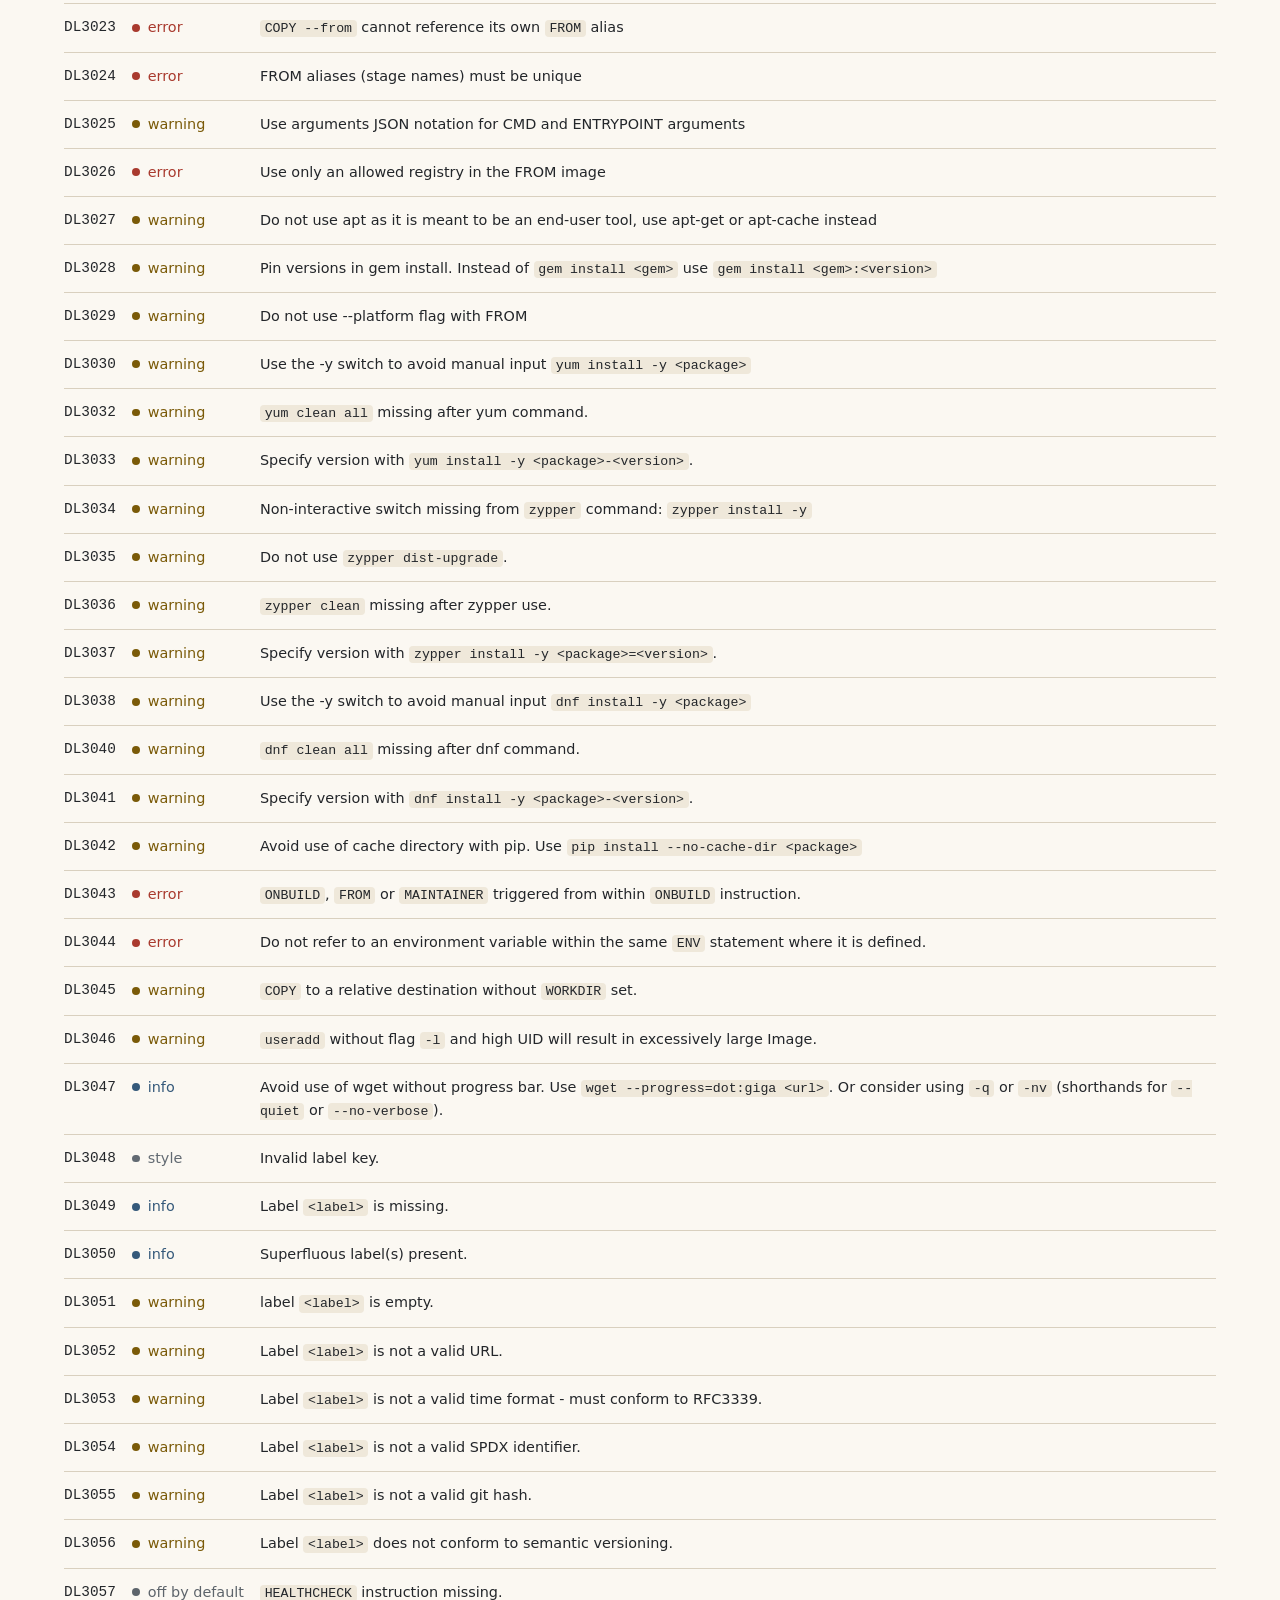
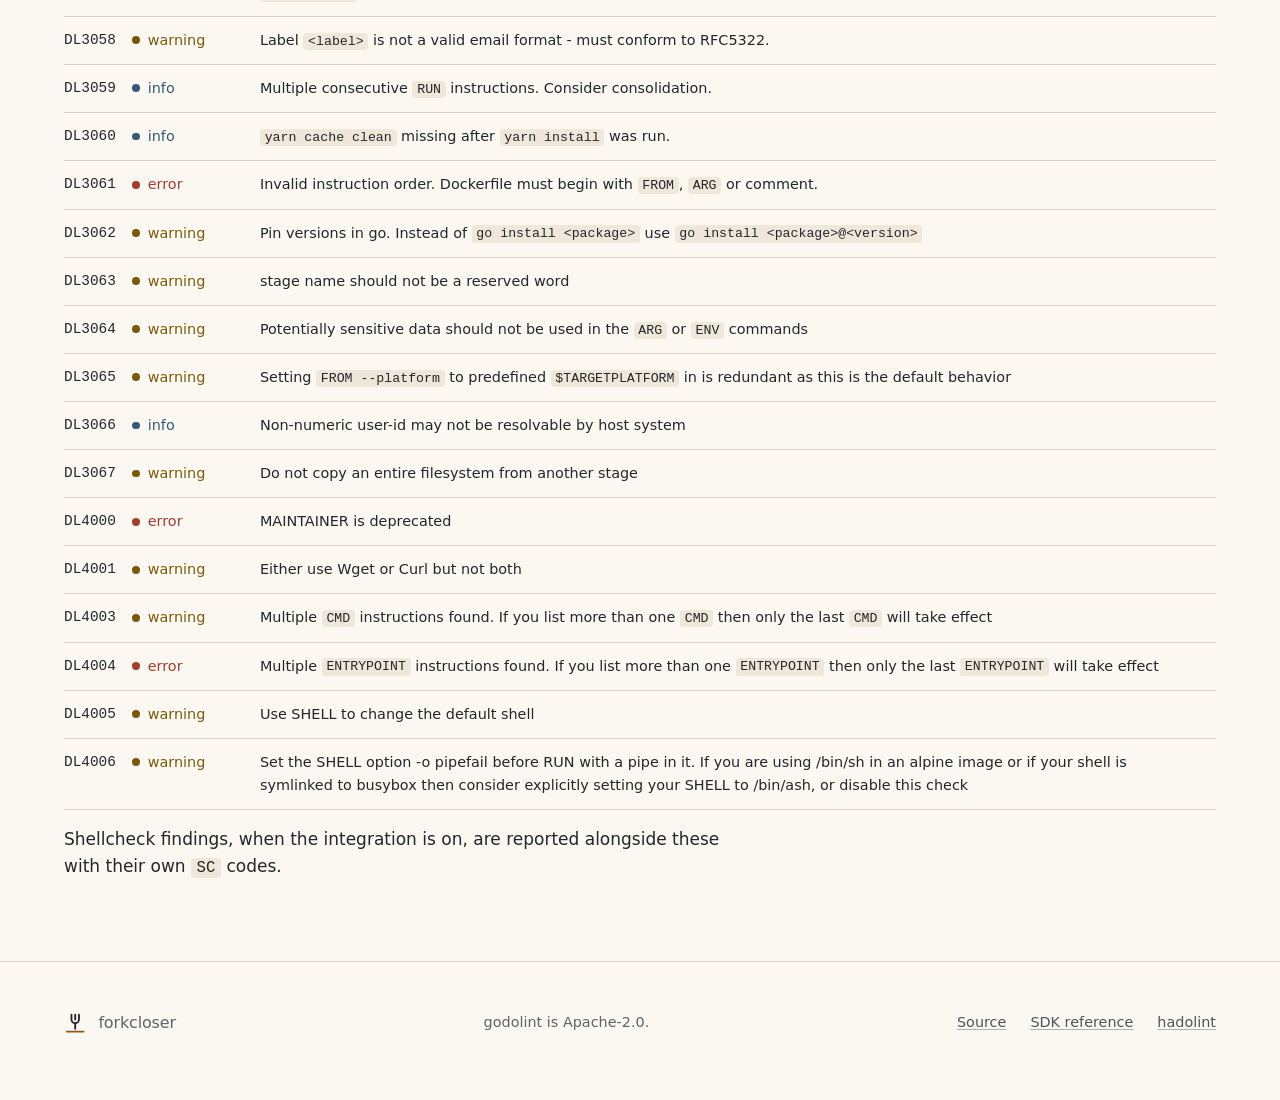
==== commit 0f8cf8da: "rules: hadolint 2.15.1's rules, as godolint v0.3.0 implements them godolint v0.3.0 caught up with ha" ====
--- a/site/rules.html
+++ b/site/rules.html
@@ -48,12 +48,12 @@
 <section class="plain">
   <div class="wrap">
     <h1 class="page">Rules</h1>
-    <p class="intro">The rules godolint implements, with the code, severity and message each reports. All of them come from hadolint; <a href="https://github.com/hadolint/hadolint/wiki">hadolint's wiki</a> documents each code in detail.</p>
+    <p class="intro">The rules godolint implements, with the code, severity and message each reports. All of them come from hadolint 2.15.1; <a href="https://github.com/hadolint/hadolint/wiki">hadolint's wiki</a> documents each code in detail.</p>
     <p>Two rules are off by default, as in hadolint: DL1001 objects to inline ignore pragmas, and DL3057 asks for a <code>HEALTHCHECK</code>. Enable them explicitly if needed. <code>RuleSetRecommended</code> keeps only the error and warning rows below. Messages shown as <code>Label &lt;label&gt;</code> name the offending label when reported.</p>
     <ul class="tally" aria-label="Rules by severity">
       <li class="sev-error"><strong>14</strong> error</li>
-      <li class="sev-warning"><strong>38</strong> warning</li>
-      <li class="sev-info"><strong>10</strong> info</li>
+      <li class="sev-warning"><strong>43</strong> warning</li>
+      <li class="sev-info"><strong>11</strong> info</li>
       <li class="sev-style"><strong>1</strong> style</li>
       <li class="sev-ignore"><strong>2</strong> off by default</li>
     </ul>
@@ -109,17 +109,23 @@
           <tr id="DL3048" class="sev-style" role="row"><td role="cell"><a href="#DL3048">DL3048</a></td><td role="cell">style</td><td role="cell">Invalid label key.</td></tr>
           <tr id="DL3049" class="sev-info" role="row"><td role="cell"><a href="#DL3049">DL3049</a></td><td role="cell">info</td><td role="cell">Label <code>&lt;label&gt;</code> is missing.</td></tr>
           <tr id="DL3050" class="sev-info" role="row"><td role="cell"><a href="#DL3050">DL3050</a></td><td role="cell">info</td><td role="cell">Superfluous label(s) present.</td></tr>
-          <tr id="DL3051" class="sev-warning" role="row"><td role="cell"><a href="#DL3051">DL3051</a></td><td role="cell">warning</td><td role="cell">Label <code>&lt;label&gt;</code> is empty.</td></tr>
+          <tr id="DL3051" class="sev-warning" role="row"><td role="cell"><a href="#DL3051">DL3051</a></td><td role="cell">warning</td><td role="cell">label <code>&lt;label&gt;</code> is empty.</td></tr>
           <tr id="DL3052" class="sev-warning" role="row"><td role="cell"><a href="#DL3052">DL3052</a></td><td role="cell">warning</td><td role="cell">Label <code>&lt;label&gt;</code> is not a valid URL.</td></tr>
           <tr id="DL3053" class="sev-warning" role="row"><td role="cell"><a href="#DL3053">DL3053</a></td><td role="cell">warning</td><td role="cell">Label <code>&lt;label&gt;</code> is not a valid time format - must conform to RFC3339.</td></tr>
           <tr id="DL3054" class="sev-warning" role="row"><td role="cell"><a href="#DL3054">DL3054</a></td><td role="cell">warning</td><td role="cell">Label <code>&lt;label&gt;</code> is not a valid SPDX identifier.</td></tr>
           <tr id="DL3055" class="sev-warning" role="row"><td role="cell"><a href="#DL3055">DL3055</a></td><td role="cell">warning</td><td role="cell">Label <code>&lt;label&gt;</code> is not a valid git hash.</td></tr>
+          <tr id="DL3056" class="sev-warning" role="row"><td role="cell"><a href="#DL3056">DL3056</a></td><td role="cell">warning</td><td role="cell">Label <code>&lt;label&gt;</code> does not conform to semantic versioning.</td></tr>
           <tr id="DL3057" class="sev-ignore" role="row"><td role="cell"><a href="#DL3057">DL3057</a></td><td role="cell">off by default</td><td role="cell"><code>HEALTHCHECK</code> instruction missing.</td></tr>
           <tr id="DL3058" class="sev-warning" role="row"><td role="cell"><a href="#DL3058">DL3058</a></td><td role="cell">warning</td><td role="cell">Label <code>&lt;label&gt;</code> is not a valid email format - must conform to RFC5322.</td></tr>
           <tr id="DL3059" class="sev-info" role="row"><td role="cell"><a href="#DL3059">DL3059</a></td><td role="cell">info</td><td role="cell">Multiple consecutive <code>RUN</code> instructions. Consider consolidation.</td></tr>
           <tr id="DL3060" class="sev-info" role="row"><td role="cell"><a href="#DL3060">DL3060</a></td><td role="cell">info</td><td role="cell"><code>yarn cache clean</code> missing after <code>yarn install</code> was run.</td></tr>
           <tr id="DL3061" class="sev-error" role="row"><td role="cell"><a href="#DL3061">DL3061</a></td><td role="cell">error</td><td role="cell">Invalid instruction order. Dockerfile must begin with <code>FROM</code>, <code>ARG</code> or comment.</td></tr>
           <tr id="DL3062" class="sev-warning" role="row"><td role="cell"><a href="#DL3062">DL3062</a></td><td role="cell">warning</td><td role="cell">Pin versions in go. Instead of <code>go install &lt;package&gt;</code> use <code>go install &lt;package&gt;@&lt;version&gt;</code></td></tr>
+          <tr id="DL3063" class="sev-warning" role="row"><td role="cell"><a href="#DL3063">DL3063</a></td><td role="cell">warning</td><td role="cell">stage name should not be a reserved word</td></tr>
+          <tr id="DL3064" class="sev-warning" role="row"><td role="cell"><a href="#DL3064">DL3064</a></td><td role="cell">warning</td><td role="cell">Potentially sensitive data should not be used in the <code>ARG</code> or <code>ENV</code> commands</td></tr>
+          <tr id="DL3065" class="sev-warning" role="row"><td role="cell"><a href="#DL3065">DL3065</a></td><td role="cell">warning</td><td role="cell">Setting <code>FROM --platform</code> to predefined <code>$TARGETPLATFORM</code> in is redundant as this is the default behavior</td></tr>
+          <tr id="DL3066" class="sev-info" role="row"><td role="cell"><a href="#DL3066">DL3066</a></td><td role="cell">info</td><td role="cell">Non-numeric user-id may not be resolvable by host system</td></tr>
+          <tr id="DL3067" class="sev-warning" role="row"><td role="cell"><a href="#DL3067">DL3067</a></td><td role="cell">warning</td><td role="cell">Do not copy an entire filesystem from another stage</td></tr>
           <tr id="DL4000" class="sev-error" role="row"><td role="cell"><a href="#DL4000">DL4000</a></td><td role="cell">error</td><td role="cell">MAINTAINER is deprecated</td></tr>
           <tr id="DL4001" class="sev-warning" role="row"><td role="cell"><a href="#DL4001">DL4001</a></td><td role="cell">warning</td><td role="cell">Either use Wget or Curl but not both</td></tr>
           <tr id="DL4003" class="sev-warning" role="row"><td role="cell"><a href="#DL4003">DL4003</a></td><td role="cell">warning</td><td role="cell">Multiple <code>CMD</code> instructions found. If you list more than one <code>CMD</code> then only the last <code>CMD</code> will take effect</td></tr>
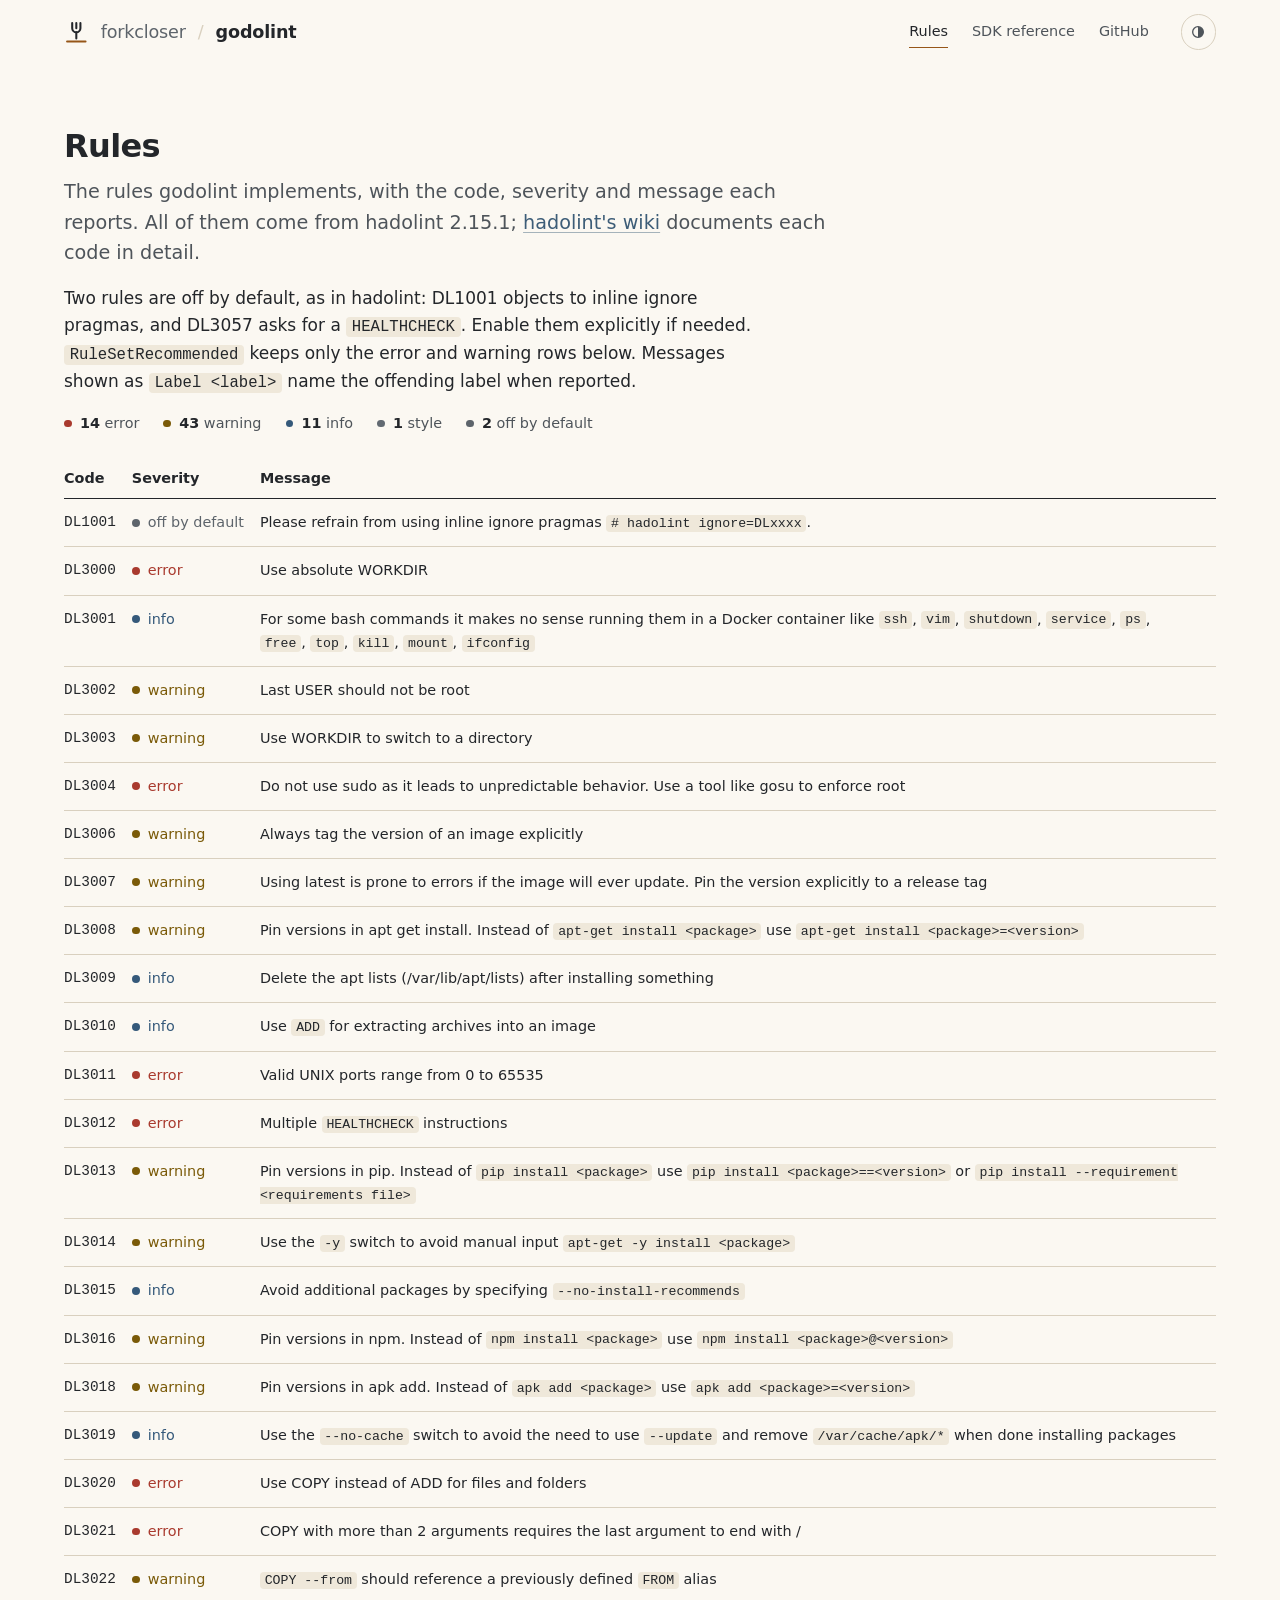
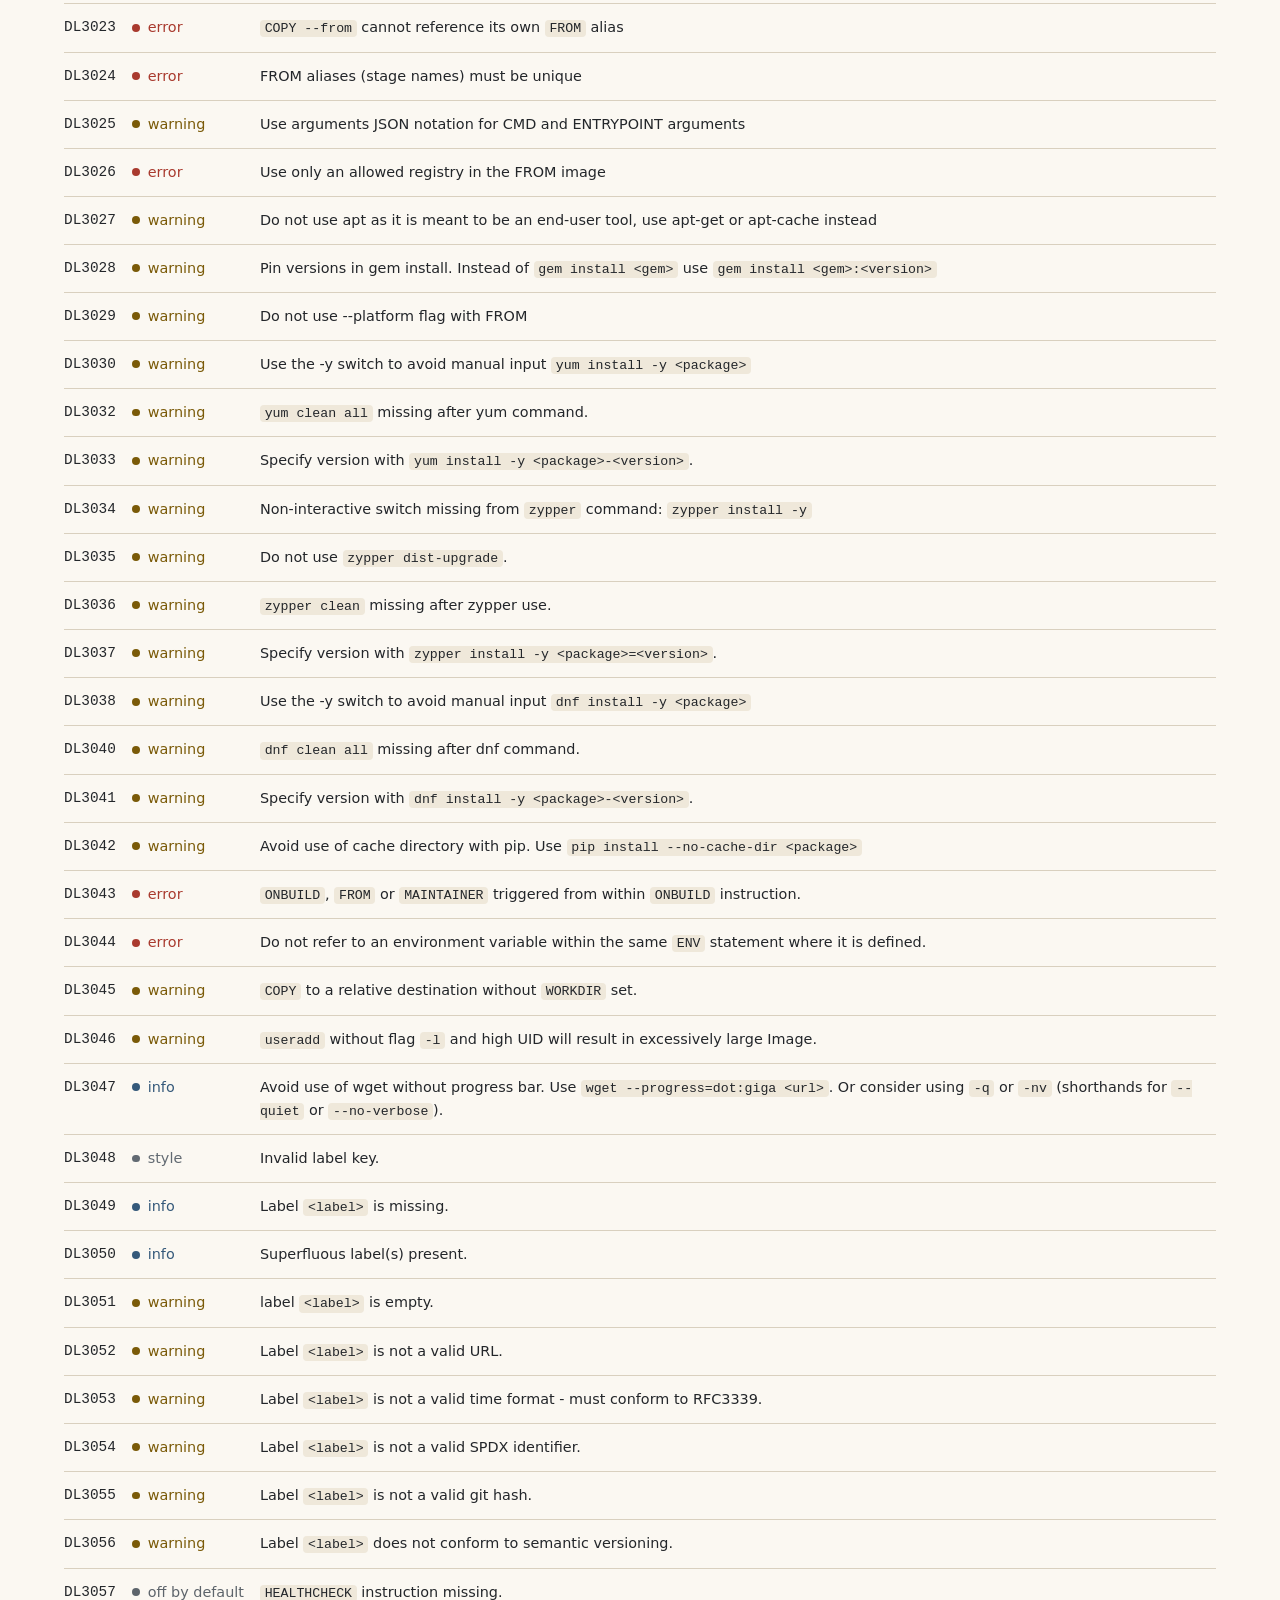
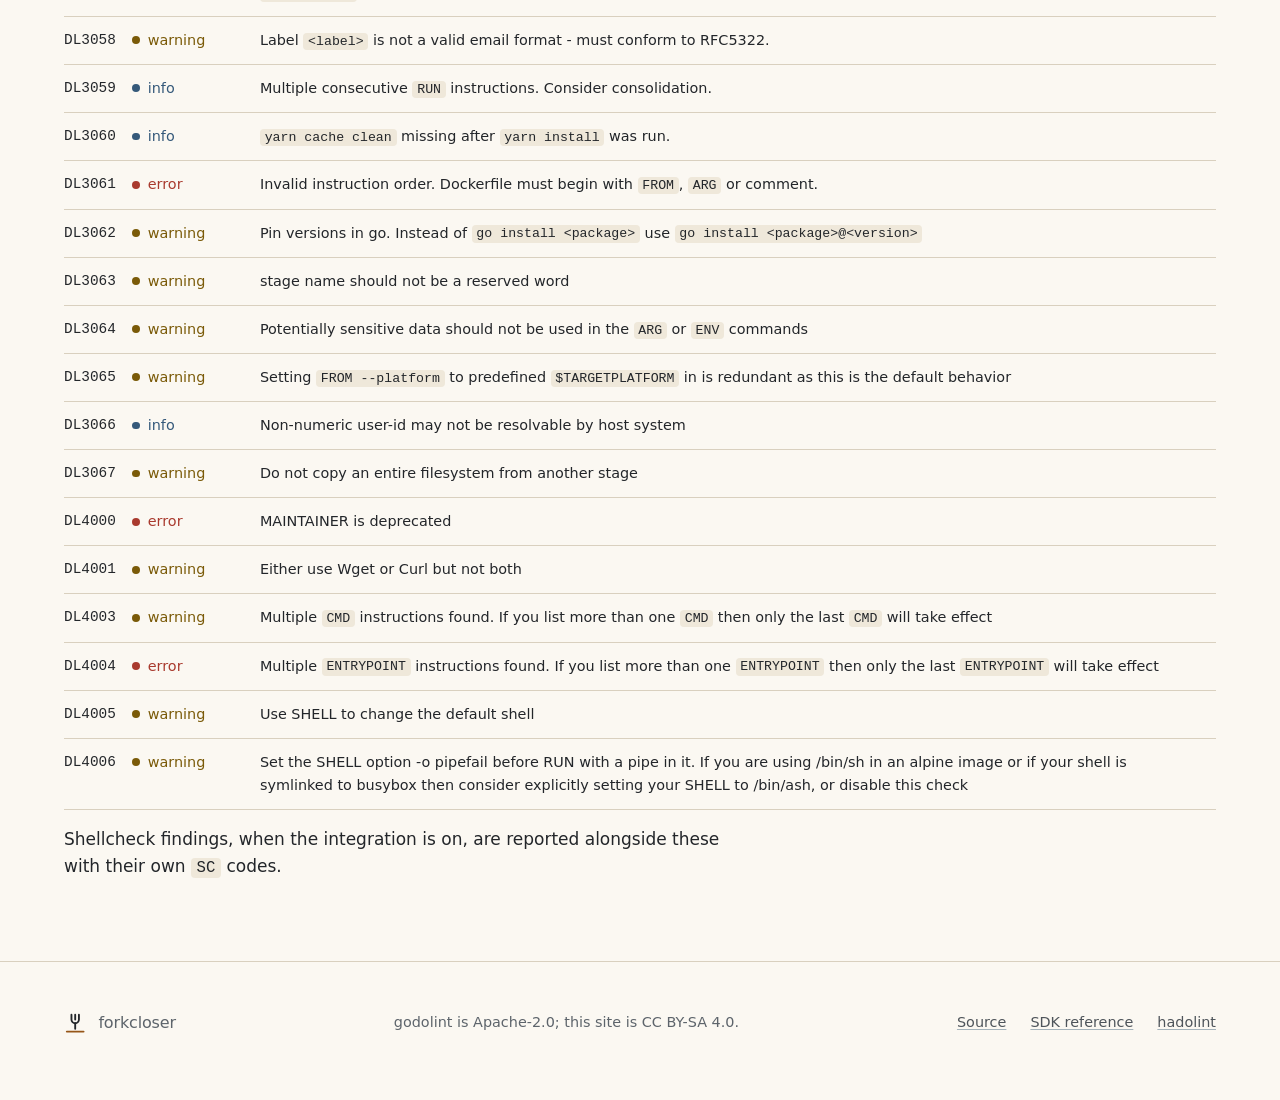
==== commit 21b775b1: "LICENSE: the site is CC BY-SA 4.0, as documentation A project site is documentation by the book's de" ====
--- a/site/rules.html
+++ b/site/rules.html
@@ -5,7 +5,7 @@
   <meta name="viewport" content="width=device-width, initial-scale=1">
   <title>Rules — godolint</title>
   <meta name="description" content="Every rule godolint ships: the same codes, severities and messages as hadolint.">
-  <link rel="canonical" href="https://godolint.farcloser.world/rules.html">
+  <link rel="canonical" href="https://godolint.forkcloser.org/rules">
   <meta name="theme-color" content="#fbf8f2" media="(prefers-color-scheme: light)">
   <meta name="theme-color" content="#1d1a16" media="(prefers-color-scheme: dark)">
   <script>try{var t=localStorage.getItem("forkcloser-theme");if(t==="light"||t==="dark")document.documentElement.setAttribute("data-theme",t)}catch(e){}</script>
@@ -13,10 +13,10 @@
   <link rel="stylesheet" href="style.css">
   <link rel="icon" type="image/png" href="favicon.png">
   <link rel="apple-touch-icon" href="apple-touch-icon.png">
-  <meta property="og:url" content="https://godolint.farcloser.world/rules.html">
+  <meta property="og:url" content="https://godolint.forkcloser.org/rules">
   <meta property="og:title" content="Rules — godolint">
   <meta property="og:description" content="Every rule godolint ships: the same codes, severities and messages as hadolint.">
-  <meta property="og:image" content="https://godolint.farcloser.world/logo.png">
+  <meta property="og:image" content="https://godolint.forkcloser.org/logo.png">
   <script src="forkcloser.js" defer></script>
 </head>
 <body>
@@ -150,7 +150,7 @@
       </svg>
       <span class="org">forkcloser</span>
     </a>
-    <span>godolint is Apache-2.0.</span>
+    <span>godolint is Apache-2.0; this site is CC BY-SA 4.0.</span>
     <nav aria-label="Project links">
       <a href="https://github.com/forkcloser/godolint">Source</a>
       <a href="https://pkg.go.dev/github.com/forkcloser/godolint/sdk">SDK reference</a>
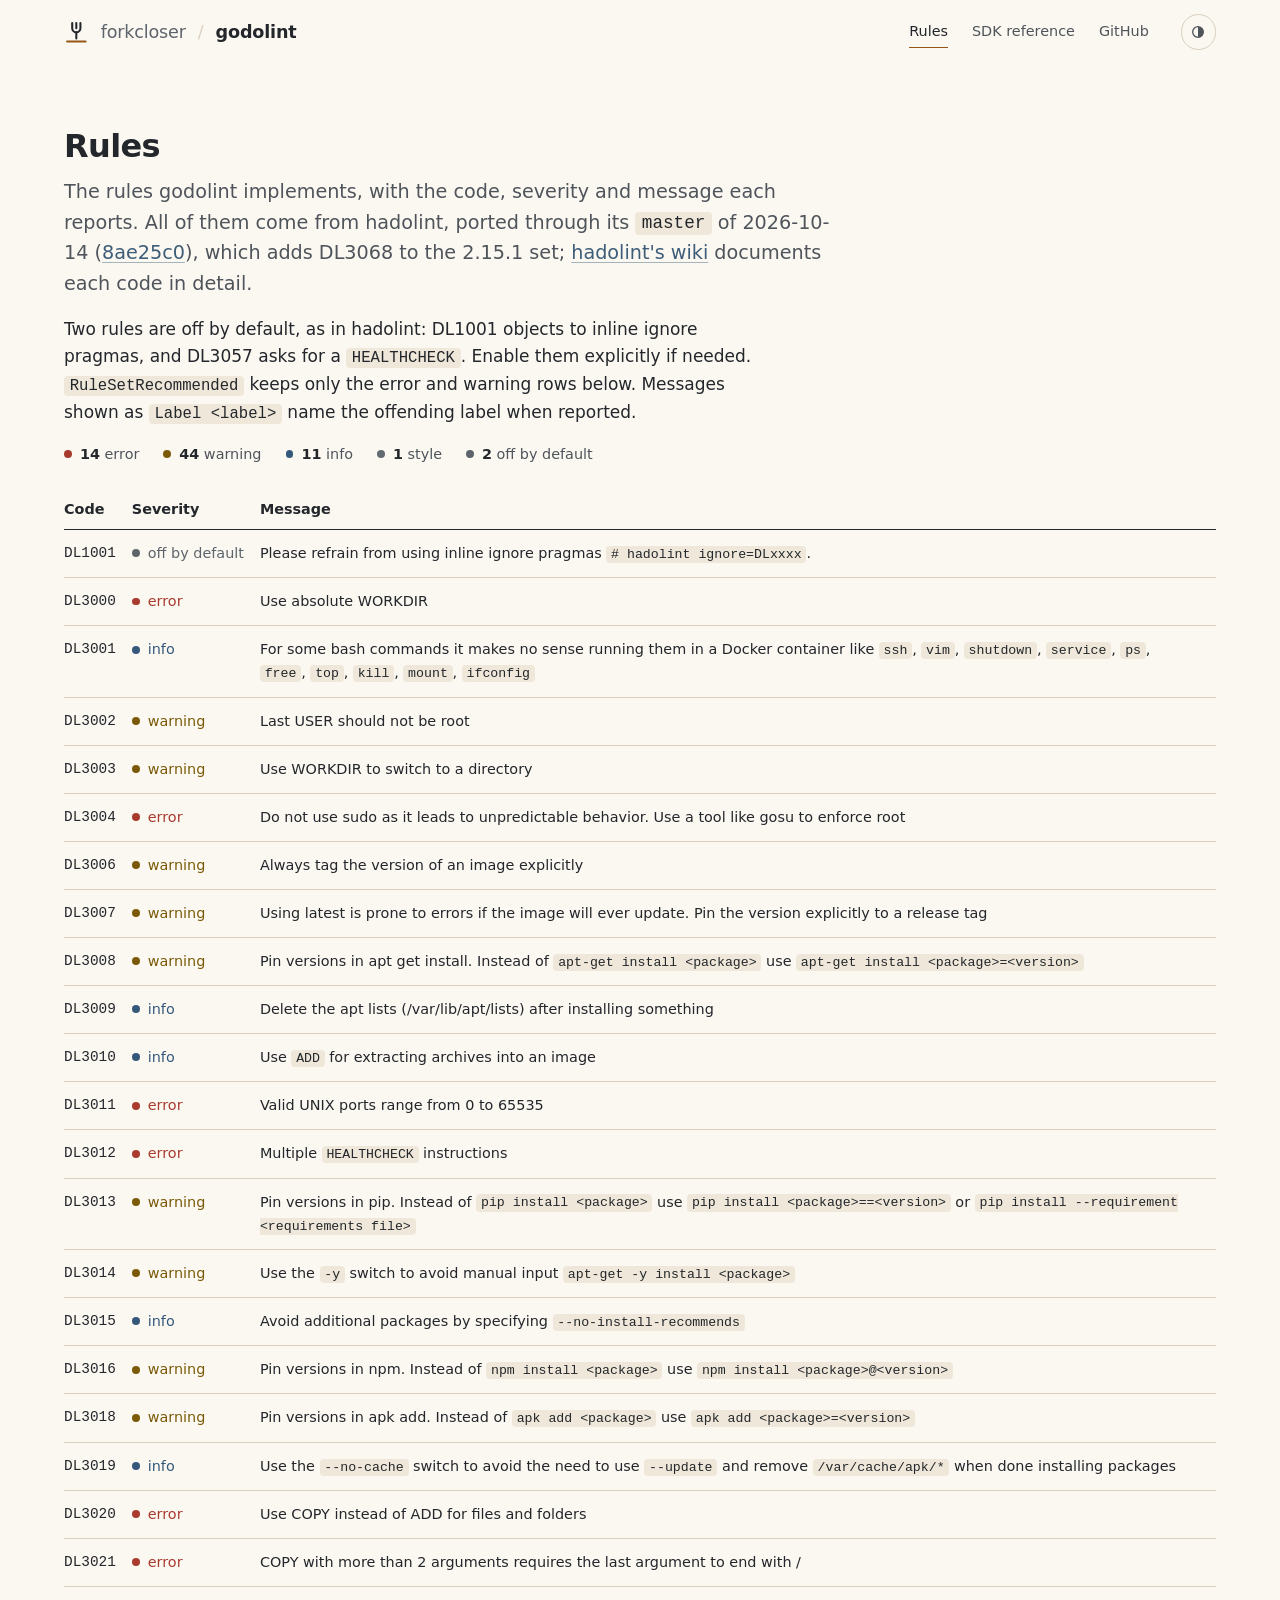
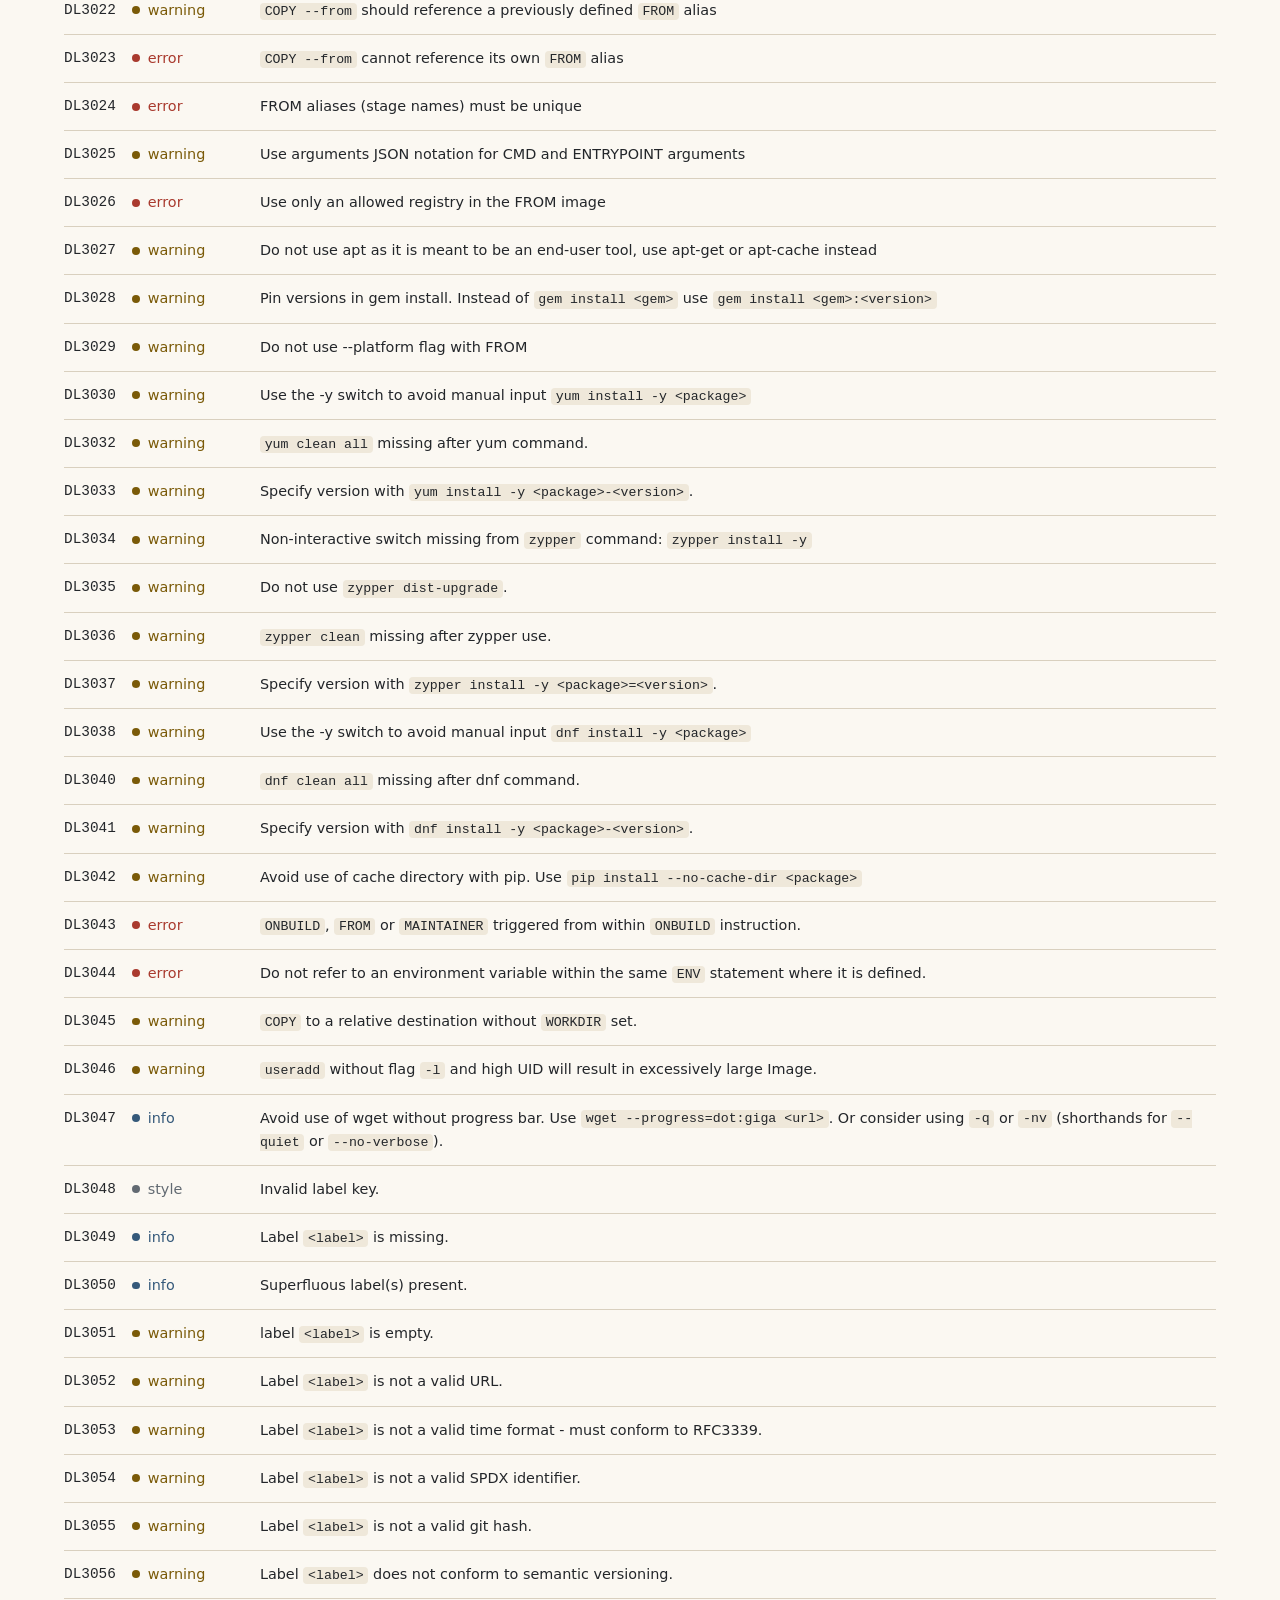
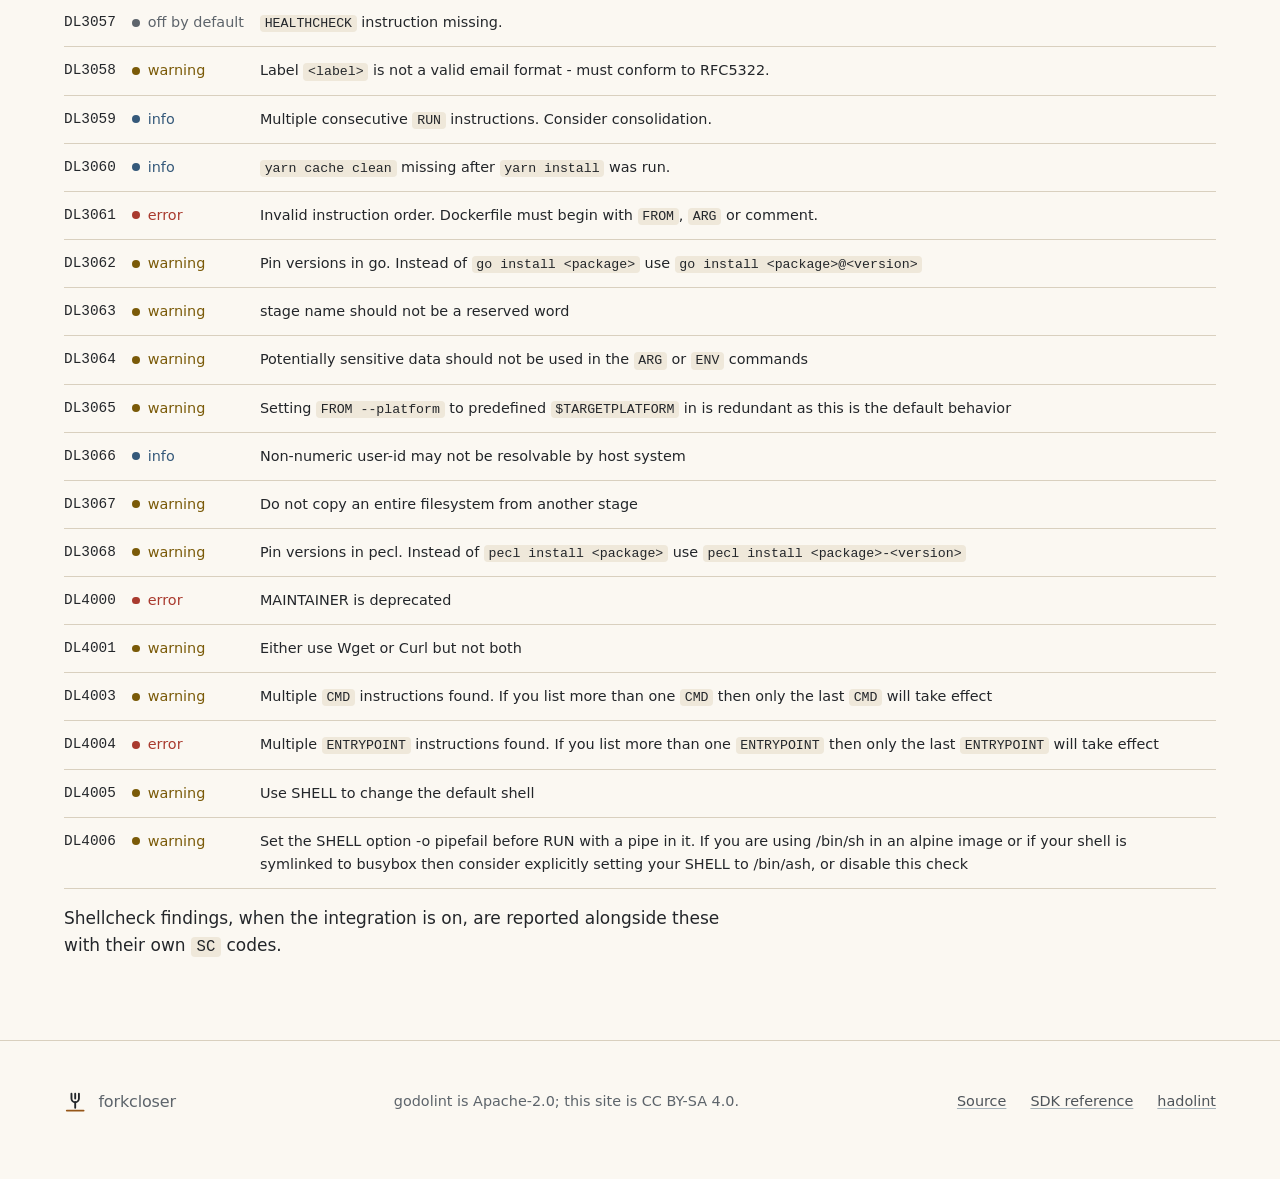
==== commit 2469848c: "Pages follow godolint v0.5.0: install commands, DL3068, the hadolint pin Renovate moved .limen/tools" ====
--- a/site/rules.html
+++ b/site/rules.html
@@ -48,11 +48,11 @@
 <section class="plain">
   <div class="wrap">
     <h1 class="page">Rules</h1>
-    <p class="intro">The rules godolint implements, with the code, severity and message each reports. All of them come from hadolint 2.15.1; <a href="https://github.com/hadolint/hadolint/wiki">hadolint's wiki</a> documents each code in detail.</p>
+    <p class="intro">The rules godolint implements, with the code, severity and message each reports. All of them come from hadolint, ported through its <code>master</code> of 2026-10-14 (<a href="https://github.com/hadolint/hadolint/commit/8ae25c05945f030b1ad520f1802e4143e7d0055d">8ae25c0</a>), which adds DL3068 to the 2.15.1 set; <a href="https://github.com/hadolint/hadolint/wiki">hadolint's wiki</a> documents each code in detail.</p>
     <p>Two rules are off by default, as in hadolint: DL1001 objects to inline ignore pragmas, and DL3057 asks for a <code>HEALTHCHECK</code>. Enable them explicitly if needed. <code>RuleSetRecommended</code> keeps only the error and warning rows below. Messages shown as <code>Label &lt;label&gt;</code> name the offending label when reported.</p>
     <ul class="tally" aria-label="Rules by severity">
       <li class="sev-error"><strong>14</strong> error</li>
-      <li class="sev-warning"><strong>43</strong> warning</li>
+      <li class="sev-warning"><strong>44</strong> warning</li>
       <li class="sev-info"><strong>11</strong> info</li>
       <li class="sev-style"><strong>1</strong> style</li>
       <li class="sev-ignore"><strong>2</strong> off by default</li>
@@ -126,6 +126,7 @@
           <tr id="DL3065" class="sev-warning" role="row"><td role="cell"><a href="#DL3065">DL3065</a></td><td role="cell">warning</td><td role="cell">Setting <code>FROM --platform</code> to predefined <code>$TARGETPLATFORM</code> in is redundant as this is the default behavior</td></tr>
           <tr id="DL3066" class="sev-info" role="row"><td role="cell"><a href="#DL3066">DL3066</a></td><td role="cell">info</td><td role="cell">Non-numeric user-id may not be resolvable by host system</td></tr>
           <tr id="DL3067" class="sev-warning" role="row"><td role="cell"><a href="#DL3067">DL3067</a></td><td role="cell">warning</td><td role="cell">Do not copy an entire filesystem from another stage</td></tr>
+          <tr id="DL3068" class="sev-warning" role="row"><td role="cell"><a href="#DL3068">DL3068</a></td><td role="cell">warning</td><td role="cell">Pin versions in pecl. Instead of <code>pecl install &lt;package&gt;</code> use <code>pecl install &lt;package&gt;-&lt;version&gt;</code></td></tr>
           <tr id="DL4000" class="sev-error" role="row"><td role="cell"><a href="#DL4000">DL4000</a></td><td role="cell">error</td><td role="cell">MAINTAINER is deprecated</td></tr>
           <tr id="DL4001" class="sev-warning" role="row"><td role="cell"><a href="#DL4001">DL4001</a></td><td role="cell">warning</td><td role="cell">Either use Wget or Curl but not both</td></tr>
           <tr id="DL4003" class="sev-warning" role="row"><td role="cell"><a href="#DL4003">DL4003</a></td><td role="cell">warning</td><td role="cell">Multiple <code>CMD</code> instructions found. If you list more than one <code>CMD</code> then only the last <code>CMD</code> will take effect</td></tr>
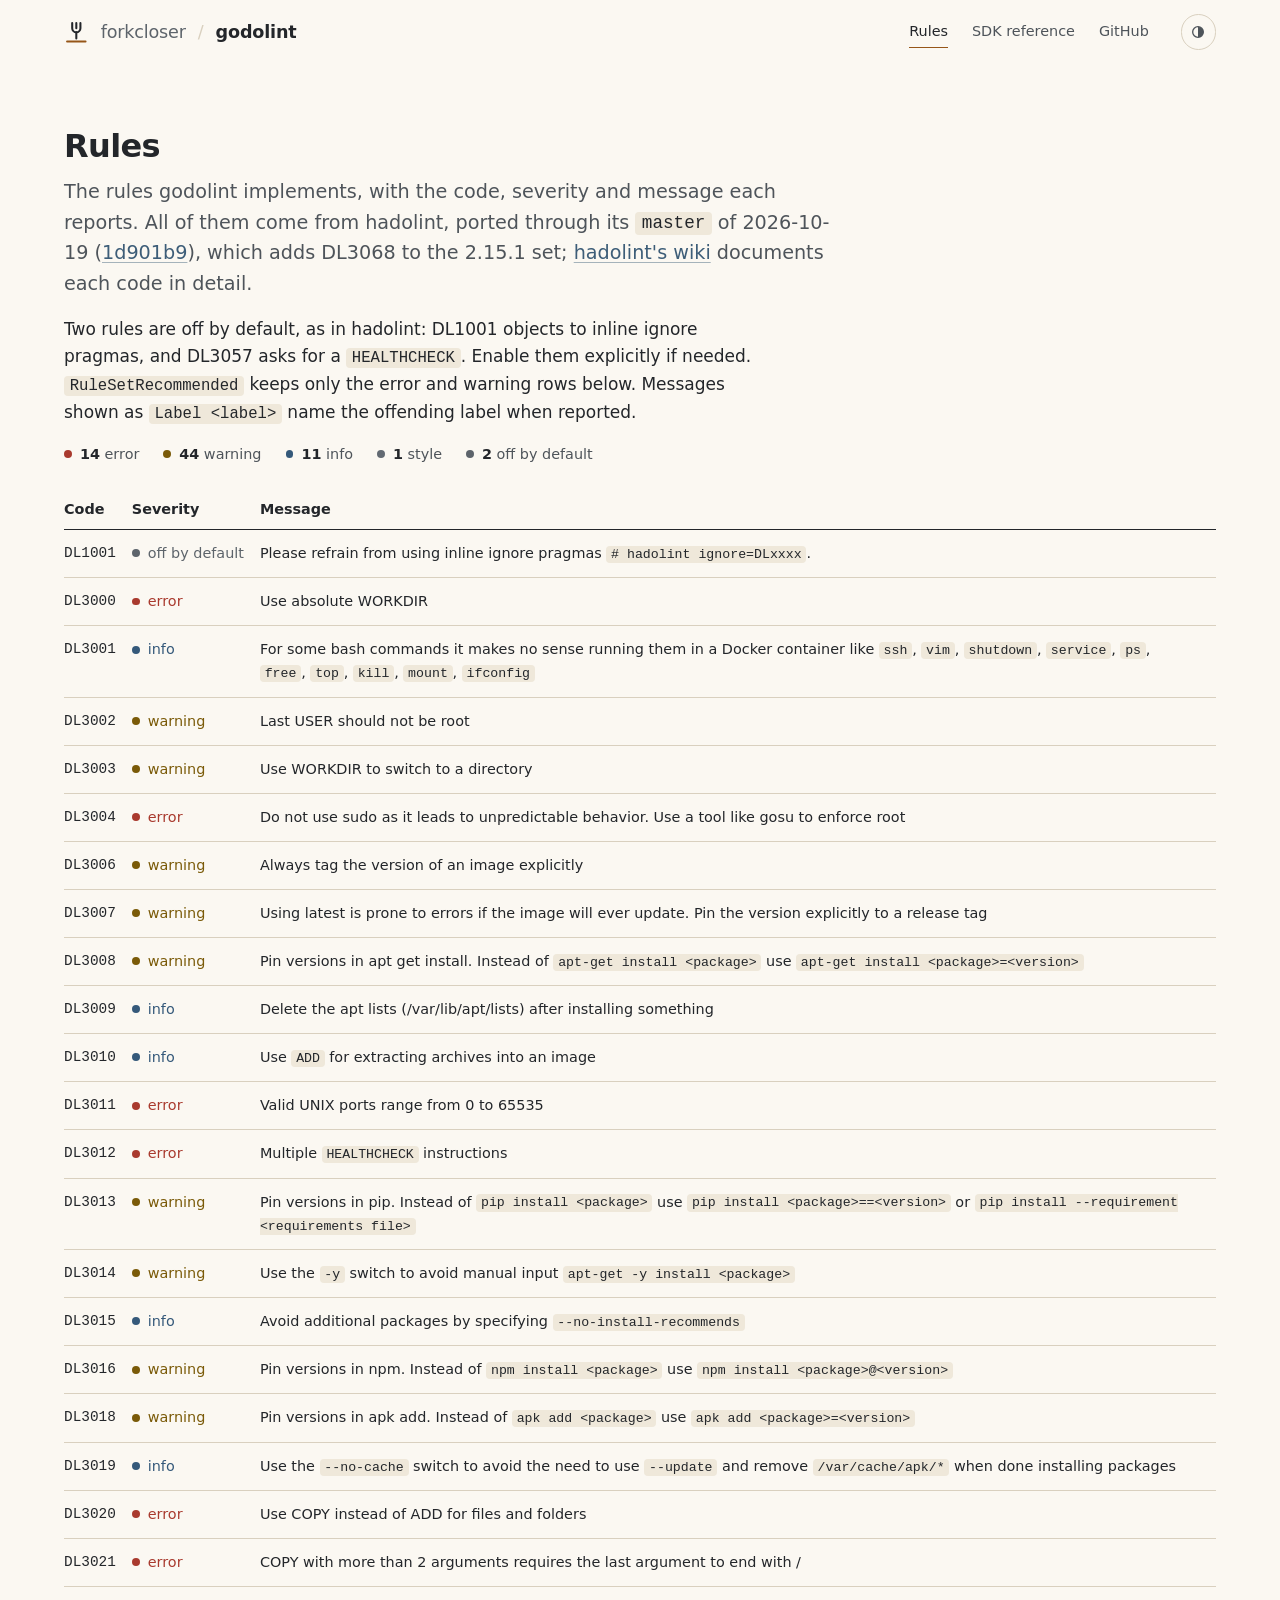
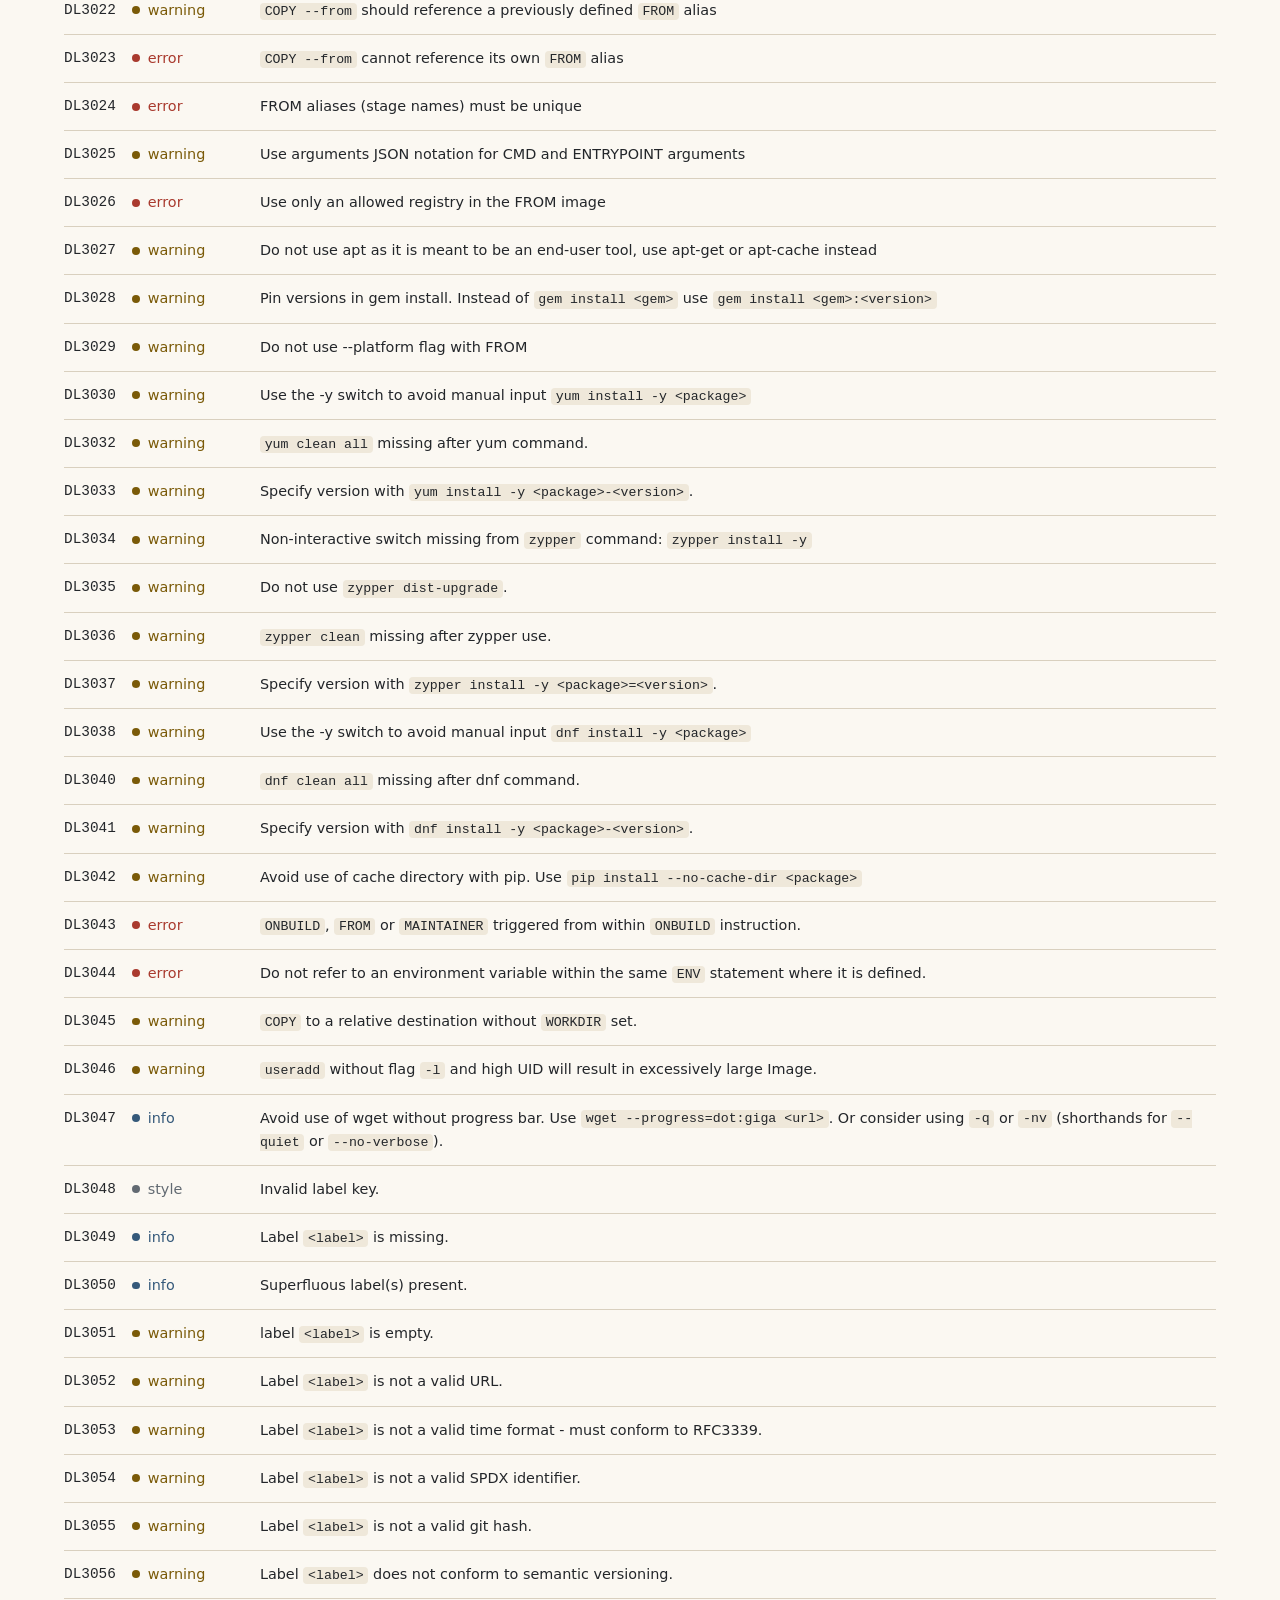
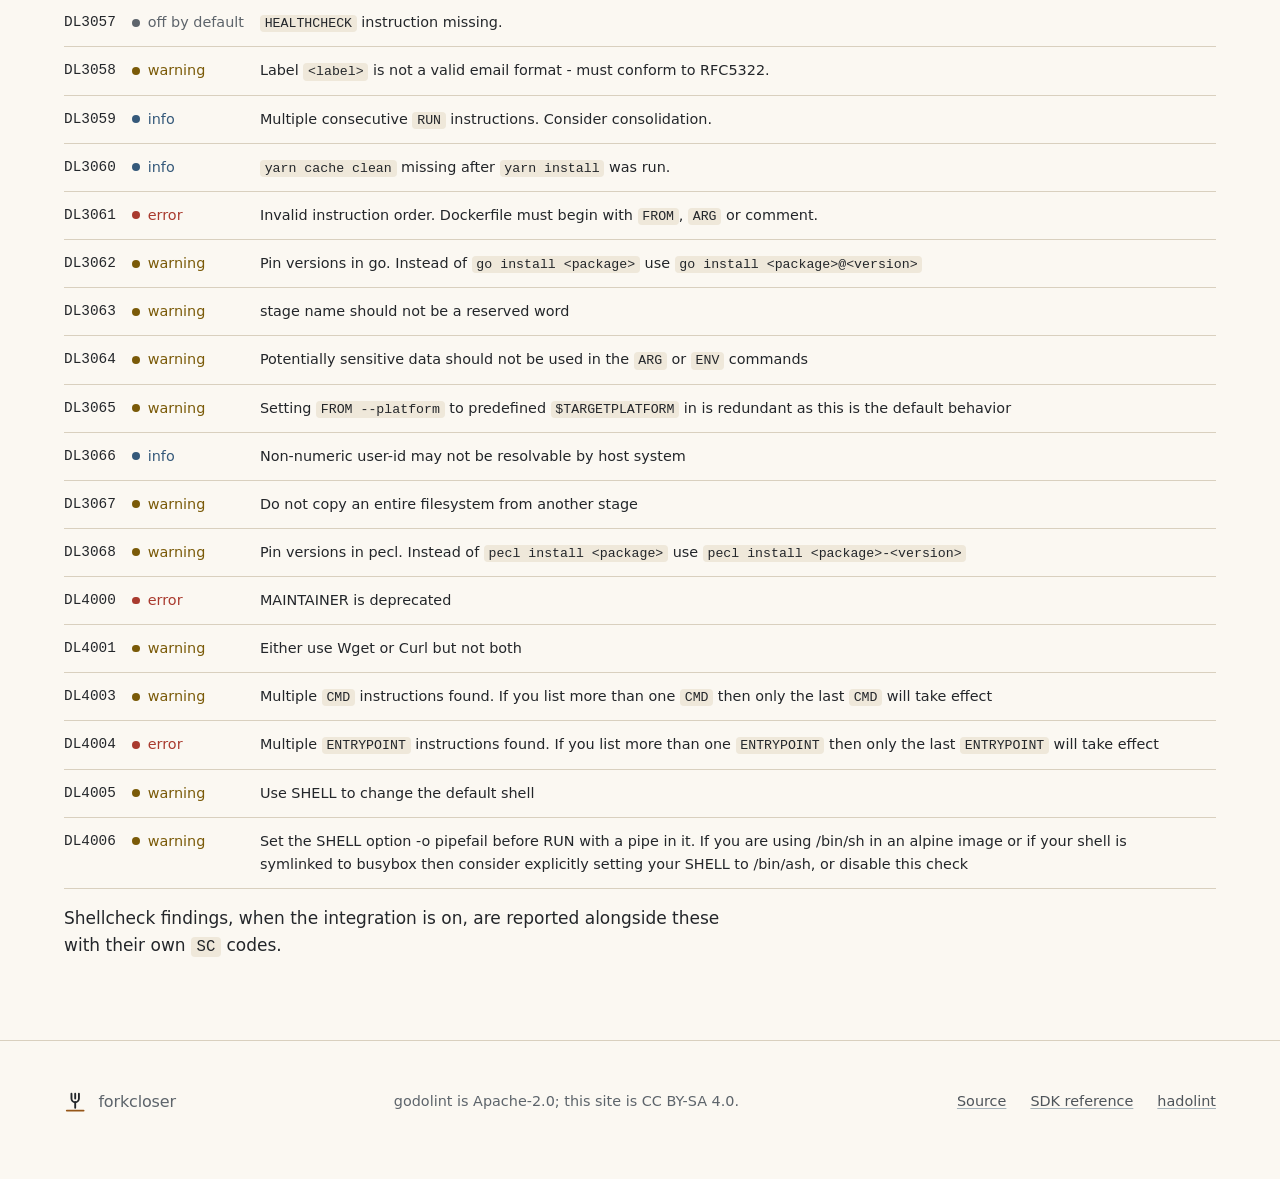
==== commit a9d06aa2: "Pages follow godolint v0.6.0: findings by line, the exit status, the hadolint pin godolint v0.6.0 ch" ====
--- a/site/rules.html
+++ b/site/rules.html
@@ -48,7 +48,7 @@
 <section class="plain">
   <div class="wrap">
     <h1 class="page">Rules</h1>
-    <p class="intro">The rules godolint implements, with the code, severity and message each reports. All of them come from hadolint, ported through its <code>master</code> of 2026-10-14 (<a href="https://github.com/hadolint/hadolint/commit/8ae25c05945f030b1ad520f1802e4143e7d0055d">8ae25c0</a>), which adds DL3068 to the 2.15.1 set; <a href="https://github.com/hadolint/hadolint/wiki">hadolint's wiki</a> documents each code in detail.</p>
+    <p class="intro">The rules godolint implements, with the code, severity and message each reports. All of them come from hadolint, ported through its <code>master</code> of 2026-10-19 (<a href="https://github.com/hadolint/hadolint/commit/1d901b9c0b0d0445d19b1a9128d89fa55bb4604e">1d901b9</a>), which adds DL3068 to the 2.15.1 set; <a href="https://github.com/hadolint/hadolint/wiki">hadolint's wiki</a> documents each code in detail.</p>
     <p>Two rules are off by default, as in hadolint: DL1001 objects to inline ignore pragmas, and DL3057 asks for a <code>HEALTHCHECK</code>. Enable them explicitly if needed. <code>RuleSetRecommended</code> keeps only the error and warning rows below. Messages shown as <code>Label &lt;label&gt;</code> name the offending label when reported.</p>
     <ul class="tally" aria-label="Rules by severity">
       <li class="sev-error"><strong>14</strong> error</li>
